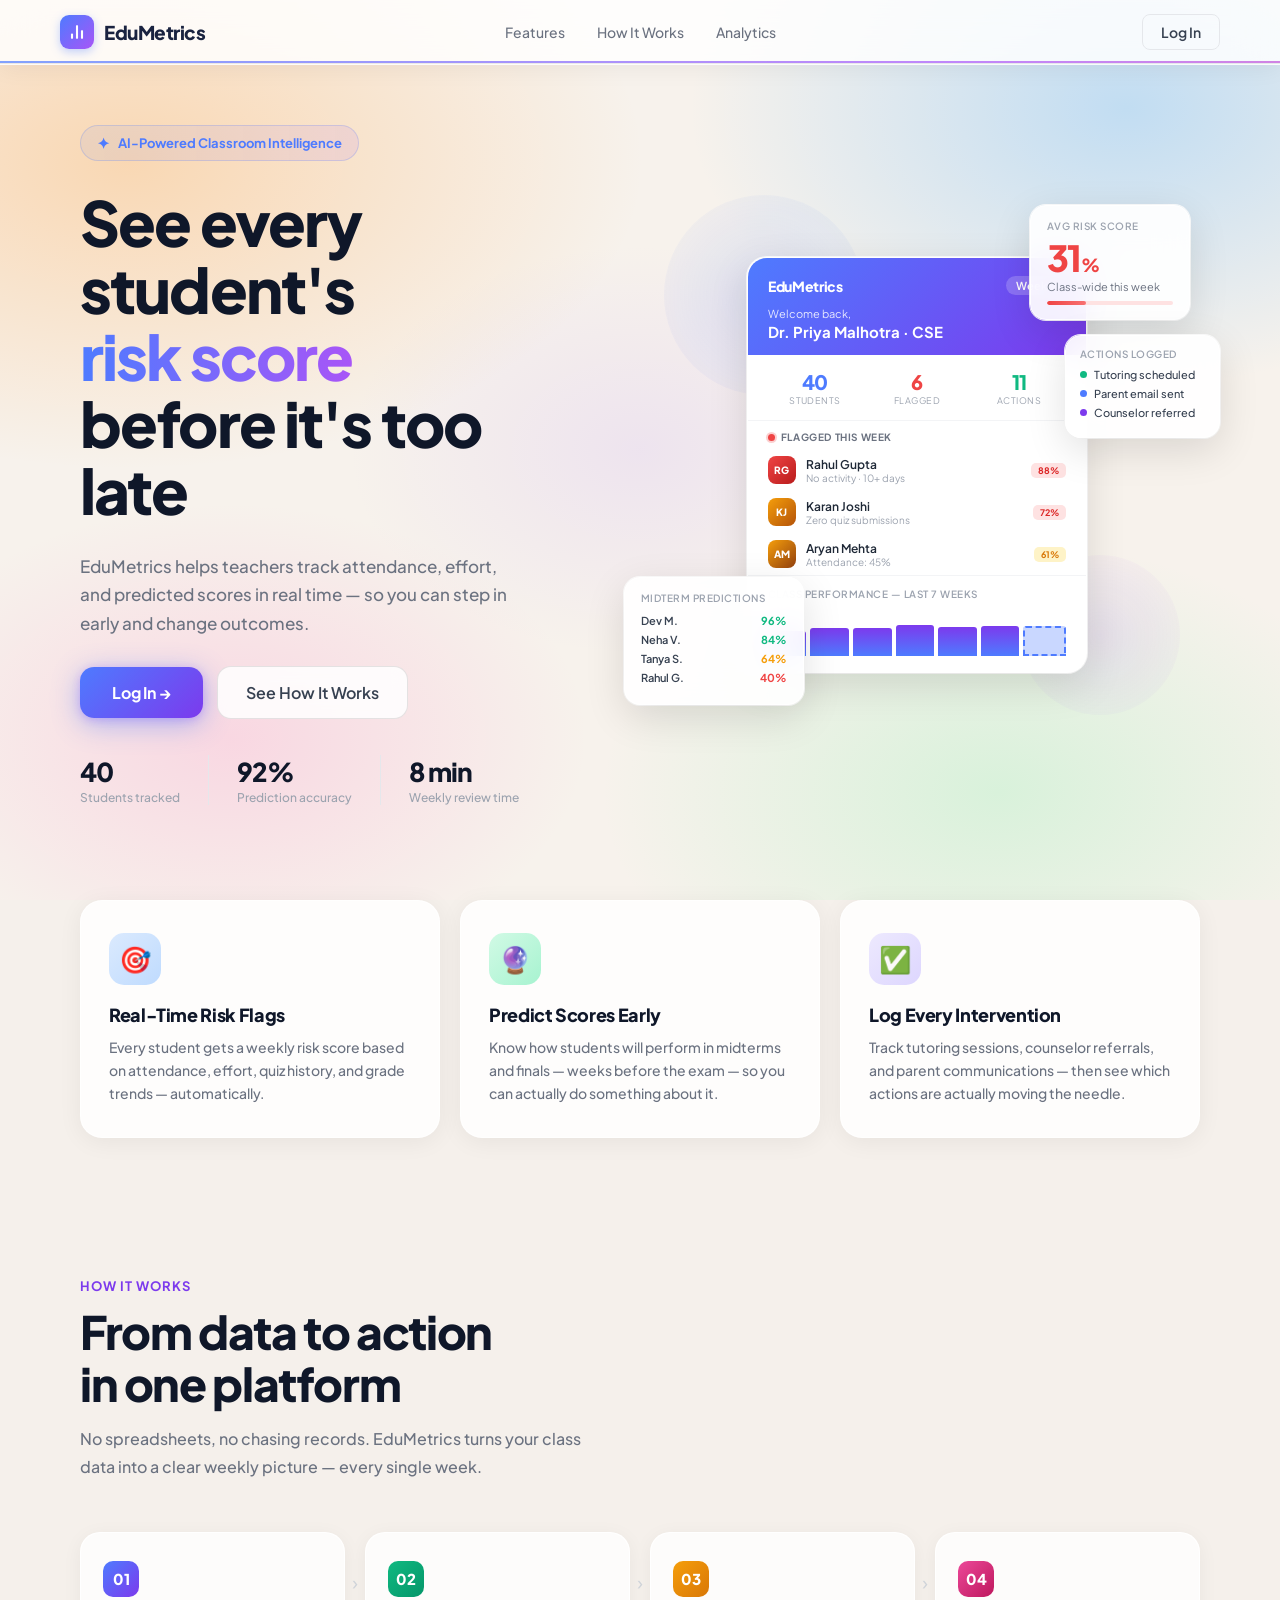
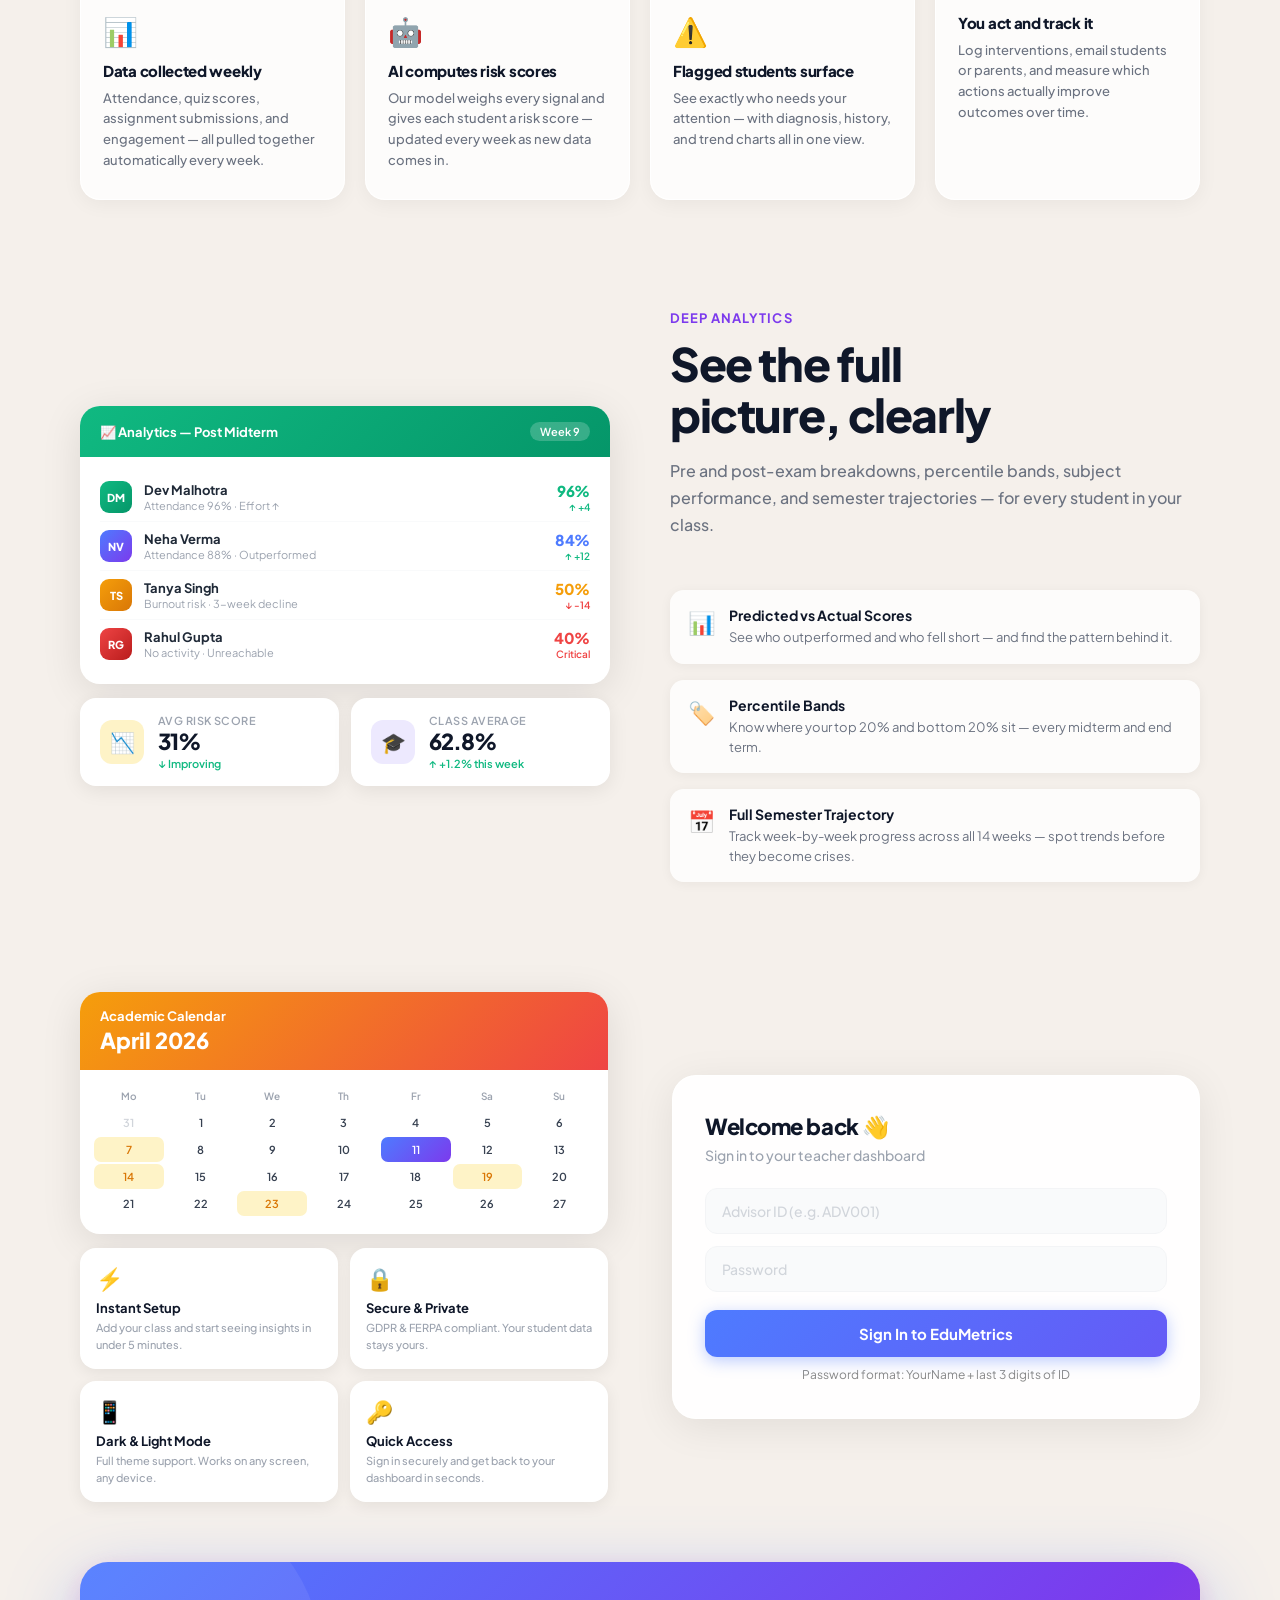
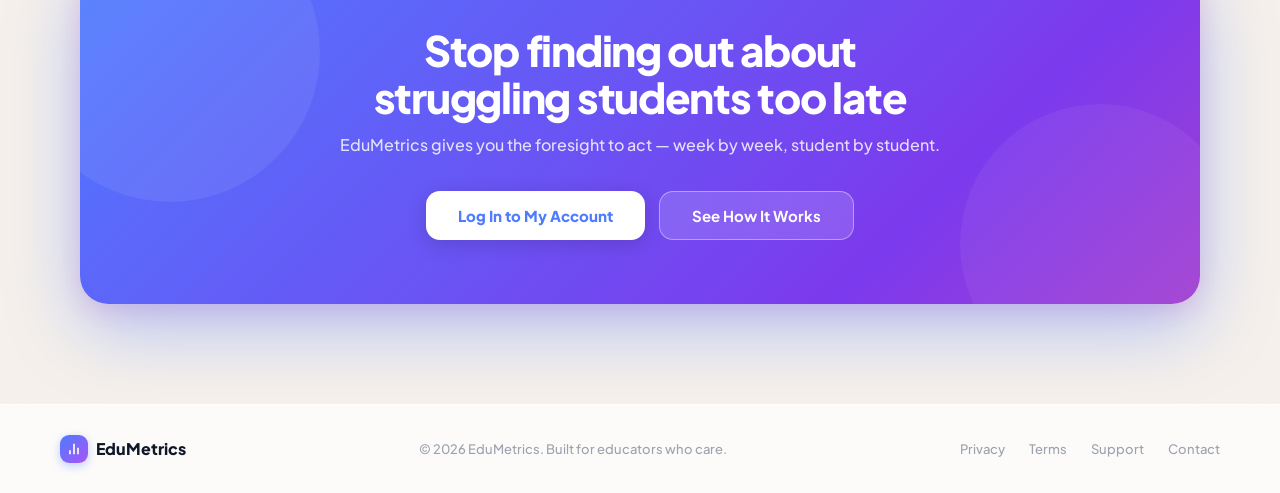
==== frontend/index.html @ d9ff7aab "integrated mayank's code" ====
<!DOCTYPE html>
<html lang="en">
<head>
<meta charset="UTF-8"/>
<meta name="viewport" content="width=device-width, initial-scale=1.0"/>
<title>EduMetrics — Smarter Teaching Starts Here</title>
<link href="https://fonts.googleapis.com/css2?family=Plus+Jakarta+Sans:wght@400;500;600;700;800&display=swap" rel="stylesheet"/>
<style>
* { margin:0; padding:0; box-sizing:border-box; }

body {
  font-family: 'Plus Jakarta Sans', sans-serif;
  background: #f5f0eb;
  overflow-x: hidden;
  min-height: 100vh;
}

/* ── BACKGROUND CANVAS ── */
.bg-canvas {
  position: fixed;
  inset: 0;
  z-index: 0;
  background:
    radial-gradient(ellipse 70% 60% at 15% 20%, rgba(255,180,100,0.28) 0%, transparent 65%),
    radial-gradient(ellipse 60% 55% at 85% 15%, rgba(130,190,255,0.30) 0%, transparent 65%),
    radial-gradient(ellipse 50% 45% at 75% 85%, rgba(160,230,180,0.22) 0%, transparent 65%),
    radial-gradient(ellipse 40% 40% at 20% 80%, rgba(255,150,180,0.18) 0%, transparent 65%),
    #f7f2ec;
}

/* ── NAV ── */
/* ── NAV: full-width edge bar with gradient accent line ── */
nav {
  position: fixed;
  top: 0; left: 0; right: 0;
  z-index: 100;
  background: rgba(255,255,255,0.82);
  backdrop-filter: blur(20px);
  -webkit-backdrop-filter: blur(20px);
  border-bottom: 1px solid rgba(0,0,0,0.07);
  padding: 0 48px;
  height: 64px;
  display: flex;
  align-items: center;
  justify-content: space-between;
  box-shadow: 0 1px 0 rgba(255,255,255,0.9), 0 4px 24px rgba(0,0,0,0.06);
  transition: background .3s, box-shadow .3s;
}

/* animated gradient accent line along the bottom */
nav::after {
  content: '';
  position: absolute;
  bottom: 0; left: 0; right: 0;
  height: 2px;
  background: linear-gradient(90deg, #4e7bff, #a855f7, #ec4899, #f59e0b, #4e7bff);
  background-size: 300% 100%;
  animation: navLineFlow 5s linear infinite;
  opacity: 0.7;
}
@keyframes navLineFlow {
  0%   { background-position: 0% 50%; }
  100% { background-position: 300% 50%; }
}

nav.scrolled {
  background: rgba(255,255,255,0.97);
  box-shadow: 0 1px 0 rgba(255,255,255,0.9), 0 6px 32px rgba(0,0,0,0.09);
}

.nav-inner {
  width: 100%;
  max-width: 1160px;
  margin: 0 auto;
  display: flex;
  align-items: center;
  justify-content: space-between;
}

.nav-logo {
  display: flex;
  align-items: center;
  gap: 10px;
  font-size: 19px;
  font-weight: 800;
  color: #1a2340;
  letter-spacing: -0.5px;
  text-decoration: none;
}

.logo-mark {
  width: 34px; height: 34px;
  background: linear-gradient(135deg, #4e7bff, #a855f7);
  border-radius: 9px;
  display: flex;
  align-items: center;
  justify-content: center;
  box-shadow: 0 3px 10px rgba(78,123,255,0.35);
}

.nav-links {
  display: flex;
  gap: 4px;
  list-style: none;
  position: absolute;
  left: 50%;
  transform: translateX(-50%);
}
.nav-links a {
  font-size: 14px;
  font-weight: 500;
  color: #6b7280;
  text-decoration: none;
  padding: 6px 14px;
  border-radius: 8px;
  transition: color 0.2s, background 0.2s;
  position: relative;
}
.nav-links a:hover {
  color: #1a2340;
  background: rgba(78,123,255,0.07);
}
/* active underline dot */
.nav-links a::after {
  content: '';
  position: absolute;
  bottom: 2px; left: 50%;
  transform: translateX(-50%) scaleX(0);
  width: 16px; height: 2px;
  border-radius: 1px;
  background: linear-gradient(90deg,#4e7bff,#a855f7);
  transition: transform 0.2s;
}
.nav-links a:hover::after { transform: translateX(-50%) scaleX(1); }

.nav-right {
  display: flex;
  gap: 10px;
  align-items: center;
}

.btn-login {
  padding: 8px 18px;
  border-radius: 8px;
  border: 1.5px solid #e5e7eb;
  background: transparent;
  font-family: 'Plus Jakarta Sans', sans-serif;
  font-size: 14px;
  font-weight: 600;
  color: #374151;
  cursor: pointer;
  transition: all 0.2s;
}
.btn-login:hover { border-color: #4e7bff; color: #4e7bff; background: rgba(78,123,255,0.05); }

.btn-signup {
  padding: 8px 20px;
  border-radius: 8px;
  border: none;
  background: linear-gradient(135deg, #4e7bff, #7c3aed);
  font-family: 'Plus Jakarta Sans', sans-serif;
  font-size: 14px;
  font-weight: 700;
  color: #fff;
  cursor: pointer;
  box-shadow: 0 3px 12px rgba(78,123,255,0.38);
  transition: all 0.25s;
}
.btn-signup:hover { transform: translateY(-1px); box-shadow: 0 6px 20px rgba(78,123,255,0.5); }

/* ── HERO ── */
.hero {
  position: relative;
  z-index: 1;
  min-height: 100vh;
  display: grid;
  grid-template-columns: 1fr 1.1fr;
  align-items: center;
  gap: 40px;
  max-width: 1200px;
  margin: 0 auto;
  padding: 110px 40px 80px;
}

.hero-left {
  display: flex;
  flex-direction: column;
  gap: 28px;
}

.hero-badge {
  display: inline-flex;
  align-items: center;
  gap: 8px;
  background: rgba(78,123,255,0.1);
  border: 1px solid rgba(78,123,255,0.22);
  border-radius: 100px;
  padding: 7px 16px;
  font-size: 13px;
  font-weight: 700;
  color: #4e7bff;
  width: fit-content;
}

.badge-spark { font-size: 15px; }

.hero-title {
  font-size: clamp(38px, 5vw, 62px);
  font-weight: 800;
  line-height: 1.08;
  letter-spacing: -0.03em;
  color: #0f1729;
}

.hero-title .highlight {
  position: relative;
  display: inline-block;
  color: #4e7bff;
}

.hero-title .highlight::after {
  content: '';
  position: absolute;
  bottom: 4px; left: 0; right: 0;
  height: 6px;
  background: linear-gradient(90deg, #4e7bff44, #a855f744);
  border-radius: 3px;
  z-index: -1;
}

.hero-sub {
  font-size: 17px;
  line-height: 1.7;
  color: #6b7280;
  max-width: 430px;
  font-weight: 500;
}

.hero-ctas {
  display: flex;
  gap: 14px;
  align-items: center;
  flex-wrap: wrap;
}

.cta-main {
  padding: 15px 32px;
  background: linear-gradient(135deg, #4e7bff, #7c3aed);
  color: #fff;
  border: none;
  border-radius: 14px;
  font-family: 'Plus Jakarta Sans', sans-serif;
  font-size: 16px;
  font-weight: 700;
  cursor: pointer;
  box-shadow: 0 6px 24px rgba(78,123,255,0.4);
  transition: all 0.25s;
  letter-spacing: -0.01em;
}
.cta-main:hover { transform: translateY(-2px); box-shadow: 0 10px 32px rgba(78,123,255,0.5); }

.cta-secondary {
  padding: 15px 28px;
  background: rgba(255,255,255,0.85);
  color: #374151;
  border: 1.5px solid rgba(0,0,0,0.1);
  border-radius: 14px;
  font-family: 'Plus Jakarta Sans', sans-serif;
  font-size: 16px;
  font-weight: 600;
  cursor: pointer;
  transition: all 0.2s;
  backdrop-filter: blur(10px);
}
.cta-secondary:hover { background: #fff; border-color: rgba(78,123,255,0.3); }

.hero-stats {
  display: flex;
  gap: 28px;
  padding-top: 8px;
}

.hero-stat {
  display: flex;
  flex-direction: column;
  gap: 2px;
}

.stat-num {
  font-size: 26px;
  font-weight: 800;
  color: #0f1729;
  letter-spacing: -0.04em;
}

.stat-lbl {
  font-size: 12px;
  color: #9ca3af;
  font-weight: 500;
}

.stat-divider {
  width: 1px;
  background: #e5e7eb;
  align-self: stretch;
}

/* ── HERO ILLUSTRATION AREA ── */
.hero-right {
  position: relative;
  display: flex;
  align-items: center;
  justify-content: center;
  height: 580px;
}

/* Floating cards */
.float-card {
  position: absolute;
  background: rgba(255,255,255,0.92);
  backdrop-filter: blur(16px);
  border: 1px solid rgba(255,255,255,0.95);
  border-radius: 16px;
  box-shadow: 0 8px 32px rgba(0,0,0,0.1);
  animation: float 6s ease-in-out infinite;
}

@keyframes float {
  0%,100% { transform: translateY(0); }
  50% { transform: translateY(-10px); }
}

/* MAIN DASHBOARD CARD */
.dashboard-card {
  width: 340px;
  padding: 0;
  overflow: hidden;
  border-radius: 20px;
  box-shadow: 0 20px 60px rgba(0,0,0,0.14);
  background: #fff;
  animation: float 7s ease-in-out infinite;
  z-index: 3;
}

.dash-header {
  background: linear-gradient(135deg, #4e7bff, #7c3aed);
  padding: 18px 20px 14px;
  color: #fff;
}

.dash-header-top {
  display: flex;
  align-items: center;
  justify-content: space-between;
  margin-bottom: 12px;
}

.dash-app-name {
  font-size: 14px;
  font-weight: 800;
  letter-spacing: -0.3px;
}

.dash-week-badge {
  background: rgba(255,255,255,0.2);
  border-radius: 20px;
  padding: 3px 10px;
  font-size: 11px;
  font-weight: 600;
}

.dash-greeting {
  font-size: 11px;
  opacity: 0.85;
}

.dash-name { font-size: 15px; font-weight: 700; margin-top: 2px; }

.dash-mini-stats {
  display: grid;
  grid-template-columns: repeat(3, 1fr);
  gap: 8px;
  padding: 14px 20px;
  border-bottom: 1px solid #f3f4f6;
}

.dms { text-align: center; }
.dms-val { font-size: 20px; font-weight: 800; letter-spacing: -0.04em; }
.dms-lbl { font-size: 9px; color: #9ca3af; text-transform: uppercase; letter-spacing: 0.05em; margin-top: 1px; }
.dms-val.blue { color: #4e7bff; }
.dms-val.red { color: #ef4444; }
.dms-val.green { color: #10b981; }

.dash-flagged-header {
  padding: 10px 20px 6px;
  font-size: 10px;
  font-weight: 700;
  color: #6b7280;
  text-transform: uppercase;
  letter-spacing: 0.06em;
  display: flex;
  align-items: center;
  gap: 6px;
}

.pulse { width: 7px; height: 7px; border-radius: 50%; background: #ef4444; box-shadow: 0 0 0 2px rgba(239,68,68,0.25); animation: pulse-ring 1.5s ease infinite; }
@keyframes pulse-ring { 0%,100% { box-shadow: 0 0 0 2px rgba(239,68,68,0.25); } 50% { box-shadow: 0 0 0 5px rgba(239,68,68,0.1); } }

.dash-student-row {
  display: flex;
  align-items: center;
  gap: 10px;
  padding: 7px 20px;
}

.stu-av {
  width: 28px; height: 28px;
  border-radius: 8px;
  display: flex;
  align-items: center;
  justify-content: center;
  font-size: 10px;
  font-weight: 800;
  color: #fff;
  flex-shrink: 0;
}

.stu-info { flex: 1; }
.stu-name { font-size: 12px; font-weight: 600; color: #1f2937; }
.stu-reason { font-size: 10px; color: #9ca3af; }

.risk-tag {
  font-size: 9px;
  font-weight: 700;
  padding: 2px 7px;
  border-radius: 5px;
}
.risk-tag.high { background: #fee2e2; color: #dc2626; }
.risk-tag.med { background: #fef3c7; color: #d97706; }

.dash-chart-area {
  padding: 12px 20px 16px;
  border-top: 1px solid #f3f4f6;
}
.chart-label { font-size: 10px; color: #9ca3af; font-weight: 600; margin-bottom: 8px; text-transform: uppercase; letter-spacing: 0.05em; }
.mini-bars {
  display: flex;
  align-items: flex-end;
  gap: 4px;
  height: 48px;
}
.mini-bar {
  flex: 1;
  border-radius: 3px 3px 0 0;
  min-height: 6px;
}

/* FLOATING SMALL CARDS */
.card-risk {
  top: 30px; right: 10px;
  padding: 14px 16px;
  width: 160px;
  animation-delay: 1s;
  animation-duration: 5s;
  z-index: 4;
}

.card-risk-title { font-size: 10px; color: #9ca3af; font-weight: 600; text-transform: uppercase; letter-spacing: 0.05em; margin-bottom: 8px; }
.risk-big-num { font-size: 36px; font-weight: 800; letter-spacing: -0.04em; color: #ef4444; line-height: 1; }
.risk-sub-text { font-size: 11px; color: #6b7280; margin-top: 4px; }
.risk-mini-bar { height: 4px; background: #fee2e2; border-radius: 2px; margin-top: 8px; overflow: hidden; }
.risk-mini-fill { height: 100%; width: 31%; background: linear-gradient(90deg, #ef4444, #f87171); border-radius: 2px; }

.card-predict {
  bottom: 50px; left: -10px;
  padding: 14px 16px;
  width: 180px;
  animation-delay: 2s;
  animation-duration: 8s;
  z-index: 4;
}

.predict-title { font-size: 10px; color: #9ca3af; font-weight: 600; text-transform: uppercase; letter-spacing: 0.05em; margin-bottom: 10px; }
.predict-row { display: flex; justify-content: space-between; align-items: center; margin-bottom: 6px; }
.predict-name { font-size: 11px; color: #374151; font-weight: 600; }
.predict-score { font-size: 11px; font-weight: 700; }
.predict-score.good { color: #10b981; }
.predict-score.warn { color: #f59e0b; }
.predict-score.bad { color: #ef4444; }

.card-intervention {
  top: 160px; right: -20px;
  padding: 12px 14px;
  width: 155px;
  animation-delay: 0.5s;
  animation-duration: 6s;
  z-index: 4;
}

.intv-title { font-size: 10px; color: #9ca3af; font-weight: 600; text-transform: uppercase; letter-spacing: 0.05em; margin-bottom: 8px; }
.intv-item { display: flex; align-items: center; gap: 7px; margin-bottom: 6px; }
.intv-dot { width: 7px; height: 7px; border-radius: 50%; flex-shrink: 0; }
.intv-text { font-size: 11px; color: #374151; font-weight: 500; }

/* Decorative blobs around hero */
.blob {
  position: absolute;
  border-radius: 50%;
  z-index: 0;
  pointer-events: none;
}

/* ── SECTION WRAPPER ── */
.section-wrap {
  position: relative;
  z-index: 1;
  max-width: 1200px;
  margin: 0 auto;
  padding: 0 40px;
}

/* ── FEATURE CARDS ROW ── */
.features-row {
  display: grid;
  grid-template-columns: repeat(3, 1fr);
  gap: 20px;
  position: relative;
  z-index: 1;
  max-width: 1200px;
  margin: 0 auto;
  padding: 0 40px 80px;
}

.feat-card {
  background: rgba(255,255,255,0.85);
  backdrop-filter: blur(16px);
  border: 1px solid rgba(255,255,255,0.9);
  border-radius: 22px;
  padding: 32px 28px;
  box-shadow: 0 4px 24px rgba(0,0,0,0.06);
  transition: transform 0.25s, box-shadow 0.25s;
}
.feat-card:hover { transform: translateY(-4px); box-shadow: 0 12px 40px rgba(0,0,0,0.1); }

.feat-icon-wrap {
  width: 52px; height: 52px;
  border-radius: 15px;
  display: flex;
  align-items: center;
  justify-content: center;
  margin-bottom: 18px;
  font-size: 24px;
}

.feat-title { font-size: 18px; font-weight: 800; color: #0f1729; margin-bottom: 10px; letter-spacing: -0.02em; }
.feat-desc { font-size: 14px; color: #6b7280; line-height: 1.65; font-weight: 500; }

/* ── HOW IT WORKS ── */
.how-section {
  position: relative;
  z-index: 1;
  max-width: 1200px;
  margin: 0 auto;
  padding: 60px 40px 90px;
}

.section-eyebrow {
  font-size: 13px;
  font-weight: 700;
  color: #7c3aed;
  text-transform: uppercase;
  letter-spacing: 0.08em;
  margin-bottom: 12px;
}

.section-title {
  font-size: clamp(30px, 4vw, 46px);
  font-weight: 800;
  color: #0f1729;
  letter-spacing: -0.03em;
  line-height: 1.12;
  margin-bottom: 16px;
}

.section-sub {
  font-size: 16px;
  color: #6b7280;
  max-width: 520px;
  line-height: 1.7;
  font-weight: 500;
  margin-bottom: 52px;
}

.how-grid {
  display: grid;
  grid-template-columns: repeat(4, 1fr);
  gap: 20px;
}

.how-card {
  background: rgba(255,255,255,0.8);
  border: 1px solid rgba(255,255,255,0.9);
  border-radius: 20px;
  padding: 28px 22px;
  box-shadow: 0 4px 20px rgba(0,0,0,0.05);
  position: relative;
}

.how-step-num {
  width: 36px; height: 36px;
  border-radius: 10px;
  display: flex;
  align-items: center;
  justify-content: center;
  font-size: 15px;
  font-weight: 800;
  color: #fff;
  margin-bottom: 16px;
}

.how-step-arrow {
  position: absolute;
  top: 36px; right: -14px;
  z-index: 2;
  font-size: 20px;
  color: #d1d5db;
}

.how-card:last-child .how-step-arrow { display: none; }

.how-card-title { font-size: 15px; font-weight: 800; color: #0f1729; margin-bottom: 8px; letter-spacing: -0.02em; }
.how-card-desc { font-size: 13px; color: #6b7280; line-height: 1.6; font-weight: 500; }

/* ── ANALYTICS VISUAL SECTION ── */
.analytics-section {
  position: relative;
  z-index: 1;
  max-width: 1200px;
  margin: 0 auto;
  padding: 20px 40px 90px;
  display: grid;
  grid-template-columns: 1fr 1fr;
  gap: 60px;
  align-items: center;
}

.analytics-visual {
  position: relative;
  display: flex;
  flex-direction: column;
  gap: 14px;
}

.anl-main-card {
  background: #fff;
  border-radius: 20px;
  box-shadow: 0 8px 40px rgba(0,0,0,0.1);
  overflow: hidden;
}

.anl-header {
  background: linear-gradient(135deg, #10b981, #059669);
  padding: 16px 20px;
  color: #fff;
  display: flex;
  justify-content: space-between;
  align-items: center;
}
.anl-header-title { font-size: 13px; font-weight: 700; }
.anl-header-tag {
  background: rgba(255,255,255,0.2);
  padding: 3px 10px;
  border-radius: 20px;
  font-size: 11px;
  font-weight: 600;
}

.anl-body { padding: 16px 20px; }

.anl-student-item {
  display: flex;
  align-items: center;
  gap: 12px;
  padding: 8px 0;
  border-bottom: 1px solid #f9fafb;
}
.anl-student-item:last-child { border-bottom: none; }

.anl-av {
  width: 32px; height: 32px;
  border-radius: 9px;
  display: flex;
  align-items: center;
  justify-content: center;
  font-size: 11px;
  font-weight: 800;
  color: #fff;
  flex-shrink: 0;
}

.anl-info { flex: 1; }
.anl-name { font-size: 13px; font-weight: 700; color: #1f2937; }
.anl-detail { font-size: 11px; color: #9ca3af; margin-top: 1px; }

.anl-score-col { text-align: right; }
.anl-score { font-size: 15px; font-weight: 800; letter-spacing: -0.03em; }
.anl-trend { font-size: 10px; font-weight: 600; margin-top: 1px; }

.anl-mini-card {
  background: #fff;
  border-radius: 16px;
  box-shadow: 0 4px 20px rgba(0,0,0,0.08);
  padding: 16px 20px;
  display: flex;
  align-items: center;
  gap: 14px;
}
.anl-mini-icon {
  width: 44px; height: 44px;
  border-radius: 12px;
  display: flex;
  align-items: center;
  justify-content: center;
  font-size: 20px;
  flex-shrink: 0;
}
.anl-mini-label { font-size: 11px; color: #9ca3af; font-weight: 600; text-transform: uppercase; letter-spacing: 0.04em; }
.anl-mini-val { font-size: 22px; font-weight: 800; color: #0f1729; letter-spacing: -0.04em; }
.anl-mini-sub { font-size: 11px; font-weight: 600; margin-top: 2px; }

/* ── TESTIMONIALS ── */
.test-section {
  position: relative;
  z-index: 1;
  max-width: 1200px;
  margin: 0 auto;
  padding: 20px 40px 90px;
}

.test-grid {
  display: grid;
  grid-template-columns: repeat(3, 1fr);
  gap: 18px;
  margin-top: 44px;
}

.test-card {
  background: rgba(255,255,255,0.85);
  border: 1px solid rgba(255,255,255,0.95);
  border-radius: 20px;
  padding: 26px;
  box-shadow: 0 4px 20px rgba(0,0,0,0.05);
  transition: transform 0.2s;
}
.test-card:hover { transform: translateY(-3px); }

.test-stars { color: #f59e0b; font-size: 14px; margin-bottom: 12px; letter-spacing: 1px; }
.test-text { font-size: 14px; color: #374151; line-height: 1.7; font-weight: 500; margin-bottom: 20px; font-style: italic; }
.test-author { display: flex; align-items: center; gap: 10px; }
.test-av { width: 36px; height: 36px; border-radius: 10px; display: flex; align-items: center; justify-content: center; font-size: 12px; font-weight: 800; color: #fff; flex-shrink: 0; }
.test-name { font-size: 13px; font-weight: 700; color: #0f1729; }
.test-role { font-size: 11px; color: #9ca3af; margin-top: 1px; }

/* ── AUTH SECTION ── */
.auth-section {
  position: relative;
  z-index: 1;
  max-width: 1200px;
  margin: 0 auto;
  padding: 20px 40px 60px;
  display: grid;
  grid-template-columns: 1fr 1fr;
  gap: 64px;
  align-items: center;
}

.auth-visual {
  position: relative;
  display: flex;
  flex-direction: column;
  gap: 14px;
}

/* Calendar card visual */
.cal-card {
  background: #fff;
  border-radius: 20px;
  box-shadow: 0 8px 40px rgba(0,0,0,0.1);
  overflow: hidden;
}
.cal-header {
  background: linear-gradient(135deg, #f59e0b, #ef4444);
  padding: 16px 20px;
  color: #fff;
}
.cal-title { font-size: 13px; font-weight: 700; }
.cal-month { font-size: 22px; font-weight: 800; margin-top: 2px; }
.cal-grid-days {
  display: grid;
  grid-template-columns: repeat(7, 1fr);
  gap: 2px;
  padding: 14px 14px 18px;
}
.cal-day { text-align: center; padding: 6px 2px; font-size: 11px; border-radius: 7px; font-weight: 600; }
.cal-day.head { color: #9ca3af; font-size: 10px; }
.cal-day.today { background: linear-gradient(135deg, #4e7bff, #7c3aed); color: #fff; }
.cal-day.event { background: #fef3c7; color: #d97706; }
.cal-day.normal { color: #374151; }
.cal-day.faded { color: #d1d5db; }

.auth-mini-cards {
  display: grid;
  grid-template-columns: 1fr 1fr;
  gap: 12px;
}
.auth-mini {
  background: #fff;
  border-radius: 16px;
  padding: 16px;
  box-shadow: 0 4px 16px rgba(0,0,0,0.07);
}
.auth-mini-icon { font-size: 22px; margin-bottom: 8px; }
.auth-mini-title { font-size: 13px; font-weight: 700; color: #0f1729; margin-bottom: 4px; }
.auth-mini-text { font-size: 11px; color: #9ca3af; font-weight: 500; line-height: 1.5; }

/* Login/Signup form */
.auth-form-card {
  background: rgba(255,255,255,0.92);
  backdrop-filter: blur(20px);
  border: 1px solid rgba(255,255,255,0.95);
  border-radius: 24px;
  padding: 36px 32px;
  box-shadow: 0 8px 40px rgba(0,0,0,0.08);
}

.auth-tabs {
  display: flex;
  background: #f3f4f6;
  border-radius: 12px;
  padding: 4px;
  margin-bottom: 28px;
}
.auth-tab {
  flex: 1;
  padding: 10px;
  border-radius: 9px;
  border: none;
  background: transparent;
  font-family: 'Plus Jakarta Sans', sans-serif;
  font-size: 14px;
  font-weight: 700;
  color: #9ca3af;
  cursor: pointer;
  transition: all 0.2s;
}
.auth-tab.active {
  background: #fff;
  color: #0f1729;
  box-shadow: 0 2px 8px rgba(0,0,0,0.08);
}

.auth-form-title { font-size: 22px; font-weight: 800; color: #0f1729; margin-bottom: 6px; letter-spacing: -0.02em; }
.auth-form-sub { font-size: 14px; color: #9ca3af; margin-bottom: 24px; font-weight: 500; }

.auth-input {
  width: 100%;
  padding: 13px 16px;
  background: #f9fafb;
  border: 1.5px solid #f3f4f6;
  border-radius: 12px;
  font-family: 'Plus Jakarta Sans', sans-serif;
  font-size: 14px;
  font-weight: 500;
  color: #0f1729;
  outline: none;
  transition: all 0.2s;
  margin-bottom: 12px;
}
.auth-input::placeholder { color: #d1d5db; }
.auth-input:focus { border-color: #4e7bff; background: #fff; box-shadow: 0 0 0 3px rgba(78,123,255,0.1); }

.auth-row { display: grid; grid-template-columns: 1fr 1fr; gap: 10px; }

.auth-submit {
  width: 100%;
  padding: 14px;
  background: linear-gradient(135deg, #4e7bff, #7c3aed);
  color: #fff;
  border: none;
  border-radius: 12px;
  font-family: 'Plus Jakarta Sans', sans-serif;
  font-size: 15px;
  font-weight: 700;
  cursor: pointer;
  margin-top: 6px;
  box-shadow: 0 4px 16px rgba(78,123,255,0.38);
  transition: all 0.25s;
}
.auth-submit:hover { transform: translateY(-1px); box-shadow: 0 8px 24px rgba(78,123,255,0.5); }

.auth-foot { text-align: center; font-size: 12px; color: #9ca3af; margin-top: 16px; }
.auth-foot a { color: #4e7bff; text-decoration: none; font-weight: 600; }

/* ── CTA BANNER ── */
.cta-section {
  position: relative;
  z-index: 1;
  max-width: 1200px;
  margin: 0 auto;
  padding: 0 40px 100px;
}

.cta-card {
  background: linear-gradient(135deg, #4e7bff 0%, #7c3aed 50%, #ec4899 100%);
  border-radius: 28px;
  padding: 64px 56px;
  text-align: center;
  box-shadow: 0 20px 60px rgba(78,123,255,0.35);
  position: relative;
  overflow: hidden;
}

.cta-card::before {
  content: '';
  position: absolute;
  top: -60px; left: -60px;
  width: 300px; height: 300px;
  background: rgba(255,255,255,0.07);
  border-radius: 50%;
}
.cta-card::after {
  content: '';
  position: absolute;
  bottom: -80px; right: -40px;
  width: 280px; height: 280px;
  background: rgba(255,255,255,0.05);
  border-radius: 50%;
}

.cta-title {
  font-size: clamp(26px, 3.5vw, 42px);
  font-weight: 800;
  color: #fff;
  letter-spacing: -0.03em;
  line-height: 1.12;
  margin-bottom: 14px;
  position: relative;
  z-index: 1;
}
.cta-sub { font-size: 16px; color: rgba(255,255,255,0.82); margin-bottom: 36px; font-weight: 500; position: relative; z-index: 1; }
.cta-btns { display: flex; gap: 14px; justify-content: center; flex-wrap: wrap; position: relative; z-index: 1; }

.cta-btn-white {
  padding: 14px 32px;
  background: #fff;
  color: #4e7bff;
  border: none;
  border-radius: 14px;
  font-family: 'Plus Jakarta Sans', sans-serif;
  font-size: 15px;
  font-weight: 800;
  cursor: pointer;
  box-shadow: 0 4px 20px rgba(0,0,0,0.15);
  transition: all 0.25s;
}
.cta-btn-white:hover { transform: translateY(-2px); box-shadow: 0 8px 32px rgba(0,0,0,0.2); }

.cta-btn-outline {
  padding: 14px 32px;
  background: rgba(255,255,255,0.15);
  color: #fff;
  border: 1.5px solid rgba(255,255,255,0.4);
  border-radius: 14px;
  font-family: 'Plus Jakarta Sans', sans-serif;
  font-size: 15px;
  font-weight: 700;
  cursor: pointer;
  transition: all 0.25s;
  backdrop-filter: blur(10px);
}
.cta-btn-outline:hover { background: rgba(255,255,255,0.25); }

/* ── FOOTER ── */
footer {
  position: relative;
  z-index: 1;
  background: rgba(255,255,255,0.7);
  backdrop-filter: blur(16px);
  border-top: 1px solid rgba(255,255,255,0.8);
  padding: 30px 60px;
  display: flex;
  align-items: center;
  justify-content: space-between;
  flex-wrap: wrap;
  gap: 16px;
}

.footer-logo { font-size: 16px; font-weight: 800; color: #0f1729; display: flex; align-items: center; gap: 8px; }
.footer-copy { font-size: 13px; color: #9ca3af; font-weight: 500; }
.footer-links { display: flex; gap: 24px; }
.footer-links a { font-size: 13px; color: #9ca3af; text-decoration: none; font-weight: 500; transition: color 0.2s; }
.footer-links a:hover { color: #4e7bff; }

/* ════════════════════════════════════════════
   ENHANCEMENT LAYER — animations & color boost
   ════════════════════════════════════════════ */

/* Richer background mesh — more vivid stops */
.bg-canvas {
  background:
    radial-gradient(ellipse 65% 55% at 10% 18%,  rgba(255,160,60,0.32)  0%, transparent 62%),
    radial-gradient(ellipse 55% 50% at 88% 12%,  rgba(90,180,255,0.34)  0%, transparent 62%),
    radial-gradient(ellipse 50% 45% at 78% 88%,  rgba(130,240,170,0.26) 0%, transparent 62%),
    radial-gradient(ellipse 45% 42% at 18% 82%,  rgba(255,120,190,0.22) 0%, transparent 62%),
    radial-gradient(ellipse 35% 35% at 50% 50%,  rgba(180,140,255,0.14) 0%, transparent 65%),
    #f7f2ec;
  animation: bgDrift 18s ease-in-out infinite alternate;
}
@keyframes bgDrift {
  0%   { filter: hue-rotate(0deg)   brightness(1); }
  50%  { filter: hue-rotate(8deg)   brightness(1.03); }
  100% { filter: hue-rotate(-6deg)  brightness(1.01); }
}

/* ── SCROLL REVEAL ── */
.reveal {
  opacity: 0;
  transform: translateY(36px);
  transition: opacity 0.75s cubic-bezier(.22,1,.36,1),
              transform 0.75s cubic-bezier(.22,1,.36,1);
}
.reveal.visible { opacity: 1; transform: translateY(0); }
.reveal-left  { opacity:0; transform:translateX(-40px); transition: opacity .75s cubic-bezier(.22,1,.36,1), transform .75s cubic-bezier(.22,1,.36,1); }
.reveal-right { opacity:0; transform:translateX(40px);  transition: opacity .75s cubic-bezier(.22,1,.36,1), transform .75s cubic-bezier(.22,1,.36,1); }
.reveal-left.visible, .reveal-right.visible { opacity:1; transform:translate(0); }

/* ── HERO ENTRANCE ── */
.hero-badge   { animation: fadeUp .7s .05s both; }
.hero-title   { animation: fadeUp .7s .15s both; }
.hero-sub     { animation: fadeUp .7s .25s both; }
.hero-ctas    { animation: fadeUp .7s .35s both; }
.hero-stats   { animation: fadeUp .7s .45s both; }
.hero-right   { animation: fadeUp .8s .1s  both; }

@keyframes fadeUp {
  from { opacity:0; transform:translateY(28px); }
  to   { opacity:1; transform:translateY(0); }
}

/* ── LOGO MARK pulse glow ── */
.logo-mark {
  animation: logoPulse 3s ease-in-out infinite;
}
@keyframes logoPulse {
  0%,100% { box-shadow: 0 4px 12px rgba(78,123,255,.35); }
  50%     { box-shadow: 0 4px 28px rgba(168,85,247,.55); }
}

/* ── NAV scroll shrink ── */
nav { transition: padding .3s, box-shadow .3s, background .3s; }
nav.scrolled { padding:10px 28px; box-shadow:0 6px 40px rgba(0,0,0,.12); background:rgba(255,255,255,.96); }

/* ── HERO badge shimmer ── */
.hero-badge {
  position: relative; overflow: hidden;
  background: linear-gradient(90deg,rgba(78,123,255,.08),rgba(168,85,247,.1),rgba(78,123,255,.08));
  background-size: 200% 100%;
  animation: fadeUp .7s .05s both, badgeShimmer 3s 1s ease-in-out infinite;
}
@keyframes badgeShimmer {
  0%,100% { background-position:0% 50%; }
  50%     { background-position:100% 50%; }
}

/* ── HIGHLIGHT word glow pulse ── */
.hero-title .highlight {
  background: linear-gradient(90deg,#4e7bff,#a855f7,#f472b6,#4e7bff);
  background-size: 300% 100%;
  -webkit-background-clip: text;
  -webkit-text-fill-color: transparent;
  background-clip: text;
  animation: gradientFlow 4s ease infinite;
}
.hero-title .highlight::after { display:none; }
@keyframes gradientFlow {
  0%,100% { background-position:0% 50%; }
  50%     { background-position:100% 50%; }
}

/* ── CTA MAIN shimmer sweep ── */
.cta-main {
  position: relative; overflow: hidden;
  background: linear-gradient(135deg,#4e7bff,#7c3aed,#ec4899);
  background-size: 200% 200%;
  animation: ctaGrad 4s ease infinite;
  box-shadow: 0 6px 28px rgba(78,123,255,.45), 0 2px 8px rgba(168,85,247,.3);
}
@keyframes ctaGrad {
  0%,100% { background-position:0% 50%; }
  50%     { background-position:100% 50%; }
}
.cta-main::after {
  content:''; position:absolute; inset:0;
  background:linear-gradient(105deg,transparent 35%,rgba(255,255,255,.22) 50%,transparent 65%);
  transform:translateX(-100%);
}
.cta-main:hover::after { animation: shimmerSwipe .55s ease forwards; }
@keyframes shimmerSwipe { to { transform:translateX(100%); } }
.cta-main:hover { transform:translateY(-2px); box-shadow:0 10px 36px rgba(78,123,255,.55),0 4px 12px rgba(236,72,153,.3); }

/* ── SIGN UP NAV btn shimmer ── */
.btn-signup {
  position:relative; overflow:hidden;
  background: linear-gradient(135deg,#4e7bff,#7c3aed);
  background-size:200% 200%; animation:ctaGrad 4s ease infinite;
}
.btn-signup::after {
  content:''; position:absolute; inset:0;
  background:linear-gradient(105deg,transparent 35%,rgba(255,255,255,.2) 50%,transparent 65%);
  transform:translateX(-100%);
}
.btn-signup:hover::after { animation:shimmerSwipe .5s ease forwards; }

/* ── FLOATING CARD enhanced glow ── */
.dashboard-card {
  box-shadow: 0 24px 72px rgba(0,0,0,.16), 0 0 0 1px rgba(255,255,255,.9),
              0 0 60px rgba(78,123,255,.08);
}
.float-card {
  box-shadow: 0 12px 40px rgba(0,0,0,.12), 0 0 0 1px rgba(255,255,255,.92);
}

/* ── PULSE dot ── */
.pulse {
  animation: pulseDot 1.6s ease infinite;
}
@keyframes pulseDot {
  0%,100% { box-shadow:0 0 0 2px rgba(239,68,68,.3); background:#ef4444; }
  50%     { box-shadow:0 0 0 6px rgba(239,68,68,.08); background:#f87171; }
}

/* ── FEATURE CARDS richer hover ── */
.feat-card {
  transition: transform .3s cubic-bezier(.22,1,.36,1), box-shadow .3s, border-color .3s;
  border: 1px solid rgba(255,255,255,.7);
}
.feat-card:hover {
  transform: translateY(-7px) scale(1.01);
  box-shadow: 0 20px 56px rgba(78,123,255,.14), 0 4px 16px rgba(0,0,0,.06);
  border-color: rgba(78,123,255,.25);
}
.feat-icon-wrap {
  transition: transform .3s;
}
.feat-card:hover .feat-icon-wrap { transform:scale(1.12) rotate(-4deg); }

/* ── HOW CARDS ── */
.how-card {
  transition: transform .3s cubic-bezier(.22,1,.36,1), box-shadow .3s;
}
.how-card:hover {
  transform: translateY(-5px);
  box-shadow: 0 16px 48px rgba(78,123,255,.12);
}
.how-step-num { transition: transform .3s; }
.how-card:hover .how-step-num { transform:scale(1.15) rotate(-5deg); }

/* ── TESTIMONIAL CARDS ── */
.test-card {
  transition: transform .3s cubic-bezier(.22,1,.36,1), box-shadow .3s;
  border: 1px solid rgba(255,255,255,.8);
}
.test-card:hover {
  transform: translateY(-6px) rotate(-.4deg);
  box-shadow: 0 20px 50px rgba(78,123,255,.12);
}

/* ── ANALYTICS mini cards ── */
.anl-mini-card { transition: transform .25s, box-shadow .25s; }
.anl-mini-card:hover { transform:translateY(-3px); box-shadow:0 10px 32px rgba(0,0,0,.12); }

/* ── AUTH mini cards ── */
.auth-mini { transition: transform .25s, box-shadow .25s; }
.auth-mini:hover { transform:translateY(-4px); box-shadow:0 10px 28px rgba(78,123,255,.1); }

/* ── AUTH INPUT glow ── */
.auth-input:focus {
  border-color:#4e7bff;
  box-shadow: 0 0 0 3px rgba(78,123,255,.12), 0 2px 8px rgba(78,123,255,.08);
}

/* ── AUTH SUBMIT shimmer ── */
.auth-submit {
  position:relative; overflow:hidden;
  background: linear-gradient(135deg,#4e7bff,#7c3aed);
  background-size:200% 200%; animation:ctaGrad 4s ease infinite;
}
.auth-submit::after {
  content:''; position:absolute; inset:0;
  background:linear-gradient(105deg,transparent 35%,rgba(255,255,255,.18) 50%,transparent 65%);
  transform:translateX(-100%);
}
.auth-submit:hover::after { animation:shimmerSwipe .5s ease forwards; }
.auth-submit:hover { transform:translateY(-1px); box-shadow:0 10px 32px rgba(78,123,255,.5); }

/* ── CTA CARD animated gradient ── */
.cta-card {
  background: linear-gradient(135deg,#4e7bff,#7c3aed,#ec4899,#f59e0b,#4e7bff);
  background-size: 300% 300%;
  animation: ctaBgFlow 8s ease infinite;
  box-shadow: 0 24px 72px rgba(78,123,255,.4), 0 8px 24px rgba(236,72,153,.2);
}
@keyframes ctaBgFlow {
  0%,100% { background-position:0% 50%; }
  50%     { background-position:100% 50%; }
}
.cta-btn-white:hover { transform:translateY(-2px) scale(1.02); box-shadow:0 10px 36px rgba(0,0,0,.2); }

/* ── SCROLLBAR ── */
::-webkit-scrollbar { width:6px; }
::-webkit-scrollbar-track { background:#f0ebe4; }
::-webkit-scrollbar-thumb { background:linear-gradient(180deg,#4e7bff,#7c3aed); border-radius:3px; }

/* ── FOOTER LINKS ── */
.footer-links a { position:relative; }
.footer-links a::after {
  content:''; position:absolute; bottom:-2px; left:0; right:100%;
  height:1px; background:#4e7bff;
  transition: right .25s;
}
.footer-links a:hover::after { right:0; }

/* ── STAGGER DELAYS for grids ── */
.features-row .feat-card:nth-child(1) { transition-delay:.05s; }
.features-row .feat-card:nth-child(2) { transition-delay:.12s; }
.features-row .feat-card:nth-child(3) { transition-delay:.19s; }
.features-row .feat-card:nth-child(4) { transition-delay:.05s; }
.features-row .feat-card:nth-child(5) { transition-delay:.12s; }
.features-row .feat-card:nth-child(6) { transition-delay:.19s; }

.how-grid .how-card:nth-child(1) { transition-delay:.05s; }
.how-grid .how-card:nth-child(2) { transition-delay:.12s; }
.how-grid .how-card:nth-child(3) { transition-delay:.19s; }
.how-grid .how-card:nth-child(4) { transition-delay:.26s; }

.test-grid .test-card:nth-child(1) { transition-delay:.05s; }
.test-grid .test-card:nth-child(2) { transition-delay:.12s; }
.test-grid .test-card:nth-child(3) { transition-delay:.19s; }
</style>
</head>
<body>

<div class="bg-canvas"></div>

<!-- ── NAV ── -->
<nav id="navbar">
  <div class="nav-inner">
    <a class="nav-logo" href="#">
      <div class="logo-mark">
        <svg width="20" height="20" viewBox="0 0 24 24" fill="none" stroke="#fff" stroke-width="2.5">
          <path d="M18 20V10"/><path d="M12 20V4"/><path d="M6 20v-6"/>
        </svg>
      </div>
      EduMetrics
    </a>
    <ul class="nav-links">
      <li><a href="#features">Features</a></li>
      <li><a href="#how">How It Works</a></li>
      <li><a href="#analytics">Analytics</a></li>
    </ul>
    <div class="nav-right">
      <button class="btn-login" onclick="document.getElementById('auth').scrollIntoView({behavior:'smooth'});switchTab('login')">Log In</button>
    </div>
  </div>
</nav>

<!-- ── HERO ── -->
<div class="hero">
  <!-- LEFT TEXT -->
  <div class="hero-left">
    <div class="hero-badge">
      <span class="badge-spark">✦</span>
      AI-Powered Classroom Intelligence
    </div>

    <h1 class="hero-title">
      See every student's<br>
      <span class="highlight">risk score</span><br>
      before it's too late
    </h1>

    <p class="hero-sub">
      EduMetrics helps teachers track attendance, effort, and predicted scores in real time — so you can step in early and change outcomes.
    </p>

    <div class="hero-ctas">
      <button class="cta-main" onclick="document.getElementById('auth').scrollIntoView({behavior:'smooth'});switchTab('login')">
        Log In →
      </button>
      <button class="cta-secondary" onclick="document.getElementById('how').scrollIntoView({behavior:'smooth'})">
        See How It Works
      </button>
    </div>

    <div class="hero-stats">
      <div class="hero-stat">
        <div class="stat-num">40</div>
        <div class="stat-lbl">Students tracked</div>
      </div>
      <div class="stat-divider"></div>
      <div class="hero-stat">
        <div class="stat-num">92%</div>
        <div class="stat-lbl">Prediction accuracy</div>
      </div>
      <div class="stat-divider"></div>
      <div class="hero-stat">
        <div class="stat-num">8 min</div>
        <div class="stat-lbl">Weekly review time</div>
      </div>
    </div>
  </div>

  <!-- RIGHT ILLUSTRATION -->
  <div class="hero-right">

    <!-- Decorative blobs -->
    <div class="blob" style="width:200px;height:200px;background:radial-gradient(circle,rgba(78,123,255,0.15),transparent);top:20px;left:30px;"></div>
    <div class="blob" style="width:160px;height:160px;background:radial-gradient(circle,rgba(168,85,247,0.12),transparent);bottom:40px;right:20px;"></div>

    <!-- Main dashboard card -->
    <div class="float-card dashboard-card" style="position:relative;z-index:3">
      <div class="dash-header">
        <div class="dash-header-top">
          <div class="dash-app-name">EduMetrics</div>
          <div class="dash-week-badge">Week 9</div>
        </div>
        <div class="dash-greeting">Welcome back,</div>
        <div class="dash-name">Dr. Priya Malhotra · CSE</div>
      </div>

      <div class="dash-mini-stats">
        <div class="dms">
          <div class="dms-val blue">40</div>
          <div class="dms-lbl">Students</div>
        </div>
        <div class="dms">
          <div class="dms-val red">6</div>
          <div class="dms-lbl">Flagged</div>
        </div>
        <div class="dms">
          <div class="dms-val green">11</div>
          <div class="dms-lbl">Actions</div>
        </div>
      </div>

      <div class="dash-flagged-header">
        <div class="pulse"></div>
        Flagged This Week
      </div>

      <div class="dash-student-row">
        <div class="stu-av" style="background:linear-gradient(135deg,#ef4444,#b91c1c)">RG</div>
        <div class="stu-info">
          <div class="stu-name">Rahul Gupta</div>
          <div class="stu-reason">No activity · 10+ days</div>
        </div>
        <div class="risk-tag high">88%</div>
      </div>
      <div class="dash-student-row">
        <div class="stu-av" style="background:linear-gradient(135deg,#f59e0b,#b45309)">KJ</div>
        <div class="stu-info">
          <div class="stu-name">Karan Joshi</div>
          <div class="stu-reason">Zero quiz submissions</div>
        </div>
        <div class="risk-tag high">72%</div>
      </div>
      <div class="dash-student-row">
        <div class="stu-av" style="background:linear-gradient(135deg,#f59e0b,#92400e)">AM</div>
        <div class="stu-info">
          <div class="stu-name">Aryan Mehta</div>
          <div class="stu-reason">Attendance: 45%</div>
        </div>
        <div class="risk-tag med">61%</div>
      </div>

      <div class="dash-chart-area">
        <div class="chart-label">Class Performance — Last 7 Weeks</div>
        <div class="mini-bars">
          <div class="mini-bar" style="height:52%;background:linear-gradient(to top,#4e7bff,#7c3aed)"></div>
          <div class="mini-bar" style="height:60%;background:linear-gradient(to top,#4e7bff,#7c3aed)"></div>
          <div class="mini-bar" style="height:58%;background:linear-gradient(to top,#4e7bff,#7c3aed)"></div>
          <div class="mini-bar" style="height:65%;background:linear-gradient(to top,#4e7bff,#7c3aed)"></div>
          <div class="mini-bar" style="height:61%;background:linear-gradient(to top,#4e7bff,#7c3aed)"></div>
          <div class="mini-bar" style="height:64%;background:linear-gradient(to top,#4e7bff,#7c3aed)"></div>
          <div class="mini-bar" style="height:63%;background:rgba(78,123,255,0.3);border:2px dashed #4e7bff"></div>
        </div>
      </div>
    </div>

    <!-- Floating: Risk Score -->
    <div class="float-card card-risk">
      <div class="card-risk-title">Avg Risk Score</div>
      <div class="risk-big-num">31<span style="font-size:18px">%</span></div>
      <div class="risk-sub-text">Class-wide this week</div>
      <div class="risk-mini-bar"><div class="risk-mini-fill"></div></div>
    </div>

    <!-- Floating: Predictions -->
    <div class="float-card card-predict">
      <div class="predict-title">Midterm Predictions</div>
      <div class="predict-row">
        <div class="predict-name">Dev M.</div>
        <div class="predict-score good">96%</div>
      </div>
      <div class="predict-row">
        <div class="predict-name">Neha V.</div>
        <div class="predict-score good">84%</div>
      </div>
      <div class="predict-row">
        <div class="predict-name">Tanya S.</div>
        <div class="predict-score warn">64%</div>
      </div>
      <div class="predict-row">
        <div class="predict-name">Rahul G.</div>
        <div class="predict-score bad">40%</div>
      </div>
    </div>

    <!-- Floating: Interventions -->
    <div class="float-card card-intervention">
      <div class="intv-title">Actions Logged</div>
      <div class="intv-item">
        <div class="intv-dot" style="background:#10b981"></div>
        <div class="intv-text">Tutoring scheduled</div>
      </div>
      <div class="intv-item">
        <div class="intv-dot" style="background:#4e7bff"></div>
        <div class="intv-text">Parent email sent</div>
      </div>
      <div class="intv-item">
        <div class="intv-dot" style="background:#7c3aed"></div>
        <div class="intv-text">Counselor referred</div>
      </div>
    </div>

  </div>
</div>

<!-- ── FEATURE CARDS ── -->
<div id="features" class="features-row">
  <div class="feat-card reveal">
    <div class="feat-icon-wrap" style="background:linear-gradient(135deg,#dbeafe,#bfdbfe)">
      <span style="font-size:26px">🎯</span>
    </div>
    <div class="feat-title">Real-Time Risk Flags</div>
    <div class="feat-desc">Every student gets a weekly risk score based on attendance, effort, quiz history, and grade trends — automatically.</div>
  </div>
  <div class="feat-card reveal">
    <div class="feat-icon-wrap" style="background:linear-gradient(135deg,#d1fae5,#a7f3d0)">
      <span style="font-size:26px">🔮</span>
    </div>
    <div class="feat-title">Predict Scores Early</div>
    <div class="feat-desc">Know how students will perform in midterms and finals — weeks before the exam — so you can actually do something about it.</div>
  </div>
  <div class="feat-card reveal">
    <div class="feat-icon-wrap" style="background:linear-gradient(135deg,#ede9fe,#ddd6fe)">
      <span style="font-size:26px">✅</span>
    </div>
    <div class="feat-title">Log Every Intervention</div>
    <div class="feat-desc">Track tutoring sessions, counselor referrals, and parent communications — then see which actions are actually moving the needle.</div>
  </div>
</div>

<!-- ── HOW IT WORKS ── -->
<div class="how-section" id="how">
  <div class="section-eyebrow reveal">How It Works</div>
  <h2 class="section-title reveal">From data to action<br>in one platform</h2>
  <p class="section-sub reveal">No spreadsheets, no chasing records. EduMetrics turns your class data into a clear weekly picture — every single week.</p>

  <div class="how-grid">
    <div class="how-card reveal">
      <div class="how-step-num" style="background:linear-gradient(135deg,#4e7bff,#7c3aed)">01</div>
      <div class="how-step-arrow">›</div>
      <div style="font-size:28px;margin-bottom:12px">📊</div>
      <div class="how-card-title">Data collected weekly</div>
      <div class="how-card-desc">Attendance, quiz scores, assignment submissions, and engagement — all pulled together automatically every week.</div>
    </div>
    <div class="how-card reveal">
      <div class="how-step-num" style="background:linear-gradient(135deg,#10b981,#059669)">02</div>
      <div class="how-step-arrow">›</div>
      <div style="font-size:28px;margin-bottom:12px">🤖</div>
      <div class="how-card-title">AI computes risk scores</div>
      <div class="how-card-desc">Our model weighs every signal and gives each student a risk score — updated every week as new data comes in.</div>
    </div>
    <div class="how-card reveal">
      <div class="how-step-num" style="background:linear-gradient(135deg,#f59e0b,#d97706)">03</div>
      <div class="how-step-arrow">›</div>
      <div style="font-size:28px;margin-bottom:12px">⚠️</div>
      <div class="how-card-title">Flagged students surface</div>
      <div class="how-card-desc">See exactly who needs your attention — with diagnosis, history, and trend charts all in one view.</div>
    </div>
    <div class="how-card reveal">
      <div class="how-step-num" style="background:linear-gradient(135deg,#ec4899,#be185d)">04</div>
      <div class="how-card-title">You act and track it</div>
      <div class="how-card-desc">Log interventions, email students or parents, and measure which actions actually improve outcomes over time.</div>
    </div>
  </div>
</div>

<!-- ── ANALYTICS VISUAL ── -->
<div class="analytics-section" id="analytics">
  <div class="analytics-visual reveal-left">

    <!-- Student performance card -->
    <div class="anl-main-card">
      <div class="anl-header">
        <div class="anl-header-title">📈 Analytics — Post Midterm</div>
        <div class="anl-header-tag">Week 9</div>
      </div>
      <div class="anl-body">
        <div class="anl-student-item">
          <div class="anl-av" style="background:linear-gradient(135deg,#10b981,#059669)">DM</div>
          <div class="anl-info">
            <div class="anl-name">Dev Malhotra</div>
            <div class="anl-detail">Attendance 96% · Effort ↑</div>
          </div>
          <div class="anl-score-col">
            <div class="anl-score" style="color:#10b981">96%</div>
            <div class="anl-trend" style="color:#10b981">↑ +4</div>
          </div>
        </div>
        <div class="anl-student-item">
          <div class="anl-av" style="background:linear-gradient(135deg,#4e7bff,#7c3aed)">NV</div>
          <div class="anl-info">
            <div class="anl-name">Neha Verma</div>
            <div class="anl-detail">Attendance 88% · Outperformed</div>
          </div>
          <div class="anl-score-col">
            <div class="anl-score" style="color:#4e7bff">84%</div>
            <div class="anl-trend" style="color:#10b981">↑ +12</div>
          </div>
        </div>
        <div class="anl-student-item">
          <div class="anl-av" style="background:linear-gradient(135deg,#f59e0b,#d97706)">TS</div>
          <div class="anl-info">
            <div class="anl-name">Tanya Singh</div>
            <div class="anl-detail">Burnout risk · 3-week decline</div>
          </div>
          <div class="anl-score-col">
            <div class="anl-score" style="color:#f59e0b">50%</div>
            <div class="anl-trend" style="color:#ef4444">↓ -14</div>
          </div>
        </div>
        <div class="anl-student-item">
          <div class="anl-av" style="background:linear-gradient(135deg,#ef4444,#b91c1c)">RG</div>
          <div class="anl-info">
            <div class="anl-name">Rahul Gupta</div>
            <div class="anl-detail">No activity · Unreachable</div>
          </div>
          <div class="anl-score-col">
            <div class="anl-score" style="color:#ef4444">40%</div>
            <div class="anl-trend" style="color:#ef4444">Critical</div>
          </div>
        </div>
      </div>
    </div>

    <!-- Two small stat cards -->
    <div style="display:grid;grid-template-columns:1fr 1fr;gap:12px">
      <div class="anl-mini-card">
        <div class="anl-mini-icon" style="background:#fef3c7">📉</div>
        <div>
          <div class="anl-mini-label">Avg Risk Score</div>
          <div class="anl-mini-val">31%</div>
          <div class="anl-mini-sub" style="color:#10b981">↓ Improving</div>
        </div>
      </div>
      <div class="anl-mini-card">
        <div class="anl-mini-icon" style="background:#ede9fe">🎓</div>
        <div>
          <div class="anl-mini-label">Class Average</div>
          <div class="anl-mini-val">62.8%</div>
          <div class="anl-mini-sub" style="color:#10b981">↑ +1.2% this week</div>
        </div>
      </div>
    </div>

  </div>

  <div>
    <div class="section-eyebrow reveal">Deep Analytics</div>
    <h2 class="section-title reveal">See the full<br>picture, clearly</h2>
    <p class="section-sub reveal">Pre and post-exam breakdowns, percentile bands, subject performance, and semester trajectories — for every student in your class.</p>

    <div style="display:flex;flex-direction:column;gap:16px">
      <div style="display:flex;gap:14px;align-items:flex-start;background:rgba(255,255,255,0.8);border-radius:14px;padding:16px 18px;box-shadow:0 2px 12px rgba(0,0,0,0.05)">
        <div style="font-size:22px;flex-shrink:0;margin-top:2px">📊</div>
        <div>
          <div style="font-size:14px;font-weight:700;color:#0f1729;margin-bottom:3px">Predicted vs Actual Scores</div>
          <div style="font-size:13px;color:#6b7280;line-height:1.55">See who outperformed and who fell short — and find the pattern behind it.</div>
        </div>
      </div>
      <div style="display:flex;gap:14px;align-items:flex-start;background:rgba(255,255,255,0.8);border-radius:14px;padding:16px 18px;box-shadow:0 2px 12px rgba(0,0,0,0.05)">
        <div style="font-size:22px;flex-shrink:0;margin-top:2px">🏷️</div>
        <div>
          <div style="font-size:14px;font-weight:700;color:#0f1729;margin-bottom:3px">Percentile Bands</div>
          <div style="font-size:13px;color:#6b7280;line-height:1.55">Know where your top 20% and bottom 20% sit — every midterm and end term.</div>
        </div>
      </div>
      <div style="display:flex;gap:14px;align-items:flex-start;background:rgba(255,255,255,0.8);border-radius:14px;padding:16px 18px;box-shadow:0 2px 12px rgba(0,0,0,0.05)">
        <div style="font-size:22px;flex-shrink:0;margin-top:2px">📅</div>
        <div>
          <div style="font-size:14px;font-weight:700;color:#0f1729;margin-bottom:3px">Full Semester Trajectory</div>
          <div style="font-size:13px;color:#6b7280;line-height:1.55">Track week-by-week progress across all 14 weeks — spot trends before they become crises.</div>
        </div>
      </div>
    </div>
  </div>
</div>

<!-- ── AUTH SECTION ── -->
<div class="auth-section" id="auth">
  <!-- Left: visual + mini cards -->
  <div class="auth-visual reveal-left">
    <!-- Calendar card -->
    <div class="cal-card">
      <div class="cal-header">
        <div class="cal-title">Academic Calendar</div>
        <div class="cal-month">April 2026</div>
      </div>
      <div class="cal-grid-days">
        <div class="cal-day head">Mo</div><div class="cal-day head">Tu</div><div class="cal-day head">We</div>
        <div class="cal-day head">Th</div><div class="cal-day head">Fr</div><div class="cal-day head">Sa</div><div class="cal-day head">Su</div>
        <div class="cal-day faded">31</div><div class="cal-day normal">1</div><div class="cal-day normal">2</div>
        <div class="cal-day normal">3</div><div class="cal-day normal">4</div><div class="cal-day normal">5</div><div class="cal-day normal">6</div>
        <div class="cal-day event">7</div><div class="cal-day normal">8</div><div class="cal-day normal">9</div>
        <div class="cal-day normal">10</div><div class="cal-day today">11</div><div class="cal-day normal">12</div><div class="cal-day normal">13</div>
        <div class="cal-day event">14</div><div class="cal-day normal">15</div><div class="cal-day normal">16</div>
        <div class="cal-day normal">17</div><div class="cal-day normal">18</div><div class="cal-day event">19</div><div class="cal-day normal">20</div>
        <div class="cal-day normal">21</div><div class="cal-day normal">22</div><div class="cal-day event">23</div>
        <div class="cal-day normal">24</div><div class="cal-day normal">25</div><div class="cal-day normal">26</div><div class="cal-day normal">27</div>
      </div>
    </div>

    <!-- 4 mini feature cards -->
    <div class="auth-mini-cards">
      <div class="auth-mini">
        <div class="auth-mini-icon">⚡</div>
        <div class="auth-mini-title">Instant Setup</div>
        <div class="auth-mini-text">Add your class and start seeing insights in under 5 minutes.</div>
      </div>
      <div class="auth-mini">
        <div class="auth-mini-icon">🔒</div>
        <div class="auth-mini-title">Secure & Private</div>
        <div class="auth-mini-text">GDPR & FERPA compliant. Your student data stays yours.</div>
      </div>
      <div class="auth-mini">
        <div class="auth-mini-icon">📱</div>
        <div class="auth-mini-title">Dark & Light Mode</div>
        <div class="auth-mini-text">Full theme support. Works on any screen, any device.</div>
      </div>
      <div class="auth-mini">
        <div class="auth-mini-icon">🔑</div>
        <div class="auth-mini-title">Quick Access</div>
        <div class="auth-mini-text">Sign in securely and get back to your dashboard in seconds.</div>
      </div>
    </div>
  </div>

  <!-- Right: Auth form -->
  <div class="auth-form-card reveal-right">
    <div id="form-login">
      <div class="auth-form-title">Welcome back 👋</div>
      <div class="auth-form-sub">Sign in to your teacher dashboard</div>
      <div id="loginError" style="display:none;background:rgba(248,81,73,0.12);color:#f85149;border:1px solid rgba(248,81,73,0.3);border-radius:10px;padding:10px 14px;font-size:13px;margin-bottom:12px;font-weight:600;"></div>
      <input class="auth-input" id="loginAdvisorId" type="text" placeholder="Advisor ID (e.g. ADV001)"/>
      <input class="auth-input" id="loginPassword"  type="password" placeholder="Password"/>
      <button class="auth-submit" id="loginBtn" onclick="handleLogin()">Sign In to EduMetrics</button>
      <div class="auth-foot" style="font-size:12px;color:#888;margin-top:10px">Password format: YourName + last 3 digits of ID</div>
    </div>
  </div>
</div>

<!-- ── CTA ── -->
<div class="cta-section">
  <div class="cta-card reveal">
    <h2 class="cta-title">Stop finding out about<br>struggling students too late</h2>
    <p class="cta-sub">EduMetrics gives you the foresight to act — week by week, student by student.</p>
    <div class="cta-btns">
      <button class="cta-btn-white" onclick="document.getElementById('auth').scrollIntoView({behavior:'smooth'})">
        Log In to My Account
      </button>
      <button class="cta-btn-outline" onclick="document.getElementById('how').scrollIntoView({behavior:'smooth'})">
        See How It Works
      </button>
    </div>
  </div>
</div>

<!-- ── FOOTER ── -->
<footer>
  <div class="footer-logo">
    <div class="logo-mark" style="width:28px;height:28px">
      <svg width="16" height="16" viewBox="0 0 24 24" fill="none" stroke="#fff" stroke-width="2.5"><path d="M18 20V10"/><path d="M12 20V4"/><path d="M6 20v-6"/></svg>
    </div>
    EduMetrics
  </div>
  <div class="footer-copy">© 2026 EduMetrics. Built for educators who care.</div>
  <div class="footer-links">
    <a href="#">Privacy</a>
    <a href="#">Terms</a>
    <a href="#">Support</a>
    <a href="#">Contact</a>
  </div>
</footer>

<script>
/* ── AUTH TAB ── */
function switchTab(tab) {
  // Only login tab exists now
  document.getElementById('form-login').style.display = 'block';
}

/* ── SCROLL REVEAL ── */
const revealObserver = new IntersectionObserver(entries => {
  entries.forEach(e => {
    if (e.isIntersecting) {
      e.target.classList.add('visible');
      revealObserver.unobserve(e.target);
    }
  });
}, { threshold: 0.1, rootMargin: '0px 0px -60px 0px' });

document.querySelectorAll('.reveal, .reveal-left, .reveal-right').forEach(el => {
  revealObserver.observe(el);
});

/* ── NAV SCROLL ── */
const navbar = document.getElementById('navbar');
window.addEventListener('scroll', () => {
  navbar.classList.toggle('scrolled', window.scrollY > 50);
}, { passive: true });

/* ── ANIMATED STAT COUNTERS ── */
function animateCounter(el, target, suffix) {
  const dur = 1600, fps = 60;
  let frame = 0;
  const totalFrames = dur / (1000 / fps);
  const timer = setInterval(() => {
    frame++;
    const progress = frame / totalFrames;
    const ease = 1 - Math.pow(1 - progress, 3);
    const current = Math.round(ease * target);
    el.textContent = current.toLocaleString() + suffix;
    if (frame >= totalFrames) clearInterval(timer);
  }, 1000 / fps);
}

const counterObs = new IntersectionObserver(entries => {
  entries.forEach(e => {
    if (!e.isIntersecting) return;
    const el = e.target;
    const raw = el.textContent.trim();
    const num = parseFloat(raw.replace(/[^0-9.]/g,''));
    const suffix = raw.replace(/[0-9.,]/g,'');
    animateCounter(el, num, suffix);
    counterObs.unobserve(el);
  });
}, { threshold: 0.8 });

document.querySelectorAll('.stat-num').forEach(el => counterObs.observe(el));

/* ── MOUSE-PARALLAX on hero right ── */
const heroRight = document.querySelector('.hero-right');
if (heroRight) {
  document.addEventListener('mousemove', e => {
    const x = (e.clientX / window.innerWidth  - 0.5) * 14;
    const y = (e.clientY / window.innerHeight - 0.5) * 10;
    heroRight.style.transform = `translate(${x * 0.35}px, ${y * 0.35}px)`;
  });
}

/* ── TILT on feature cards ── */
document.querySelectorAll('.feat-card').forEach(card => {
  card.addEventListener('mousemove', e => {
    const r = card.getBoundingClientRect();
    const cx = r.left + r.width / 2, cy = r.top + r.height / 2;
    const dx = (e.clientX - cx) / (r.width  / 2);
    const dy = (e.clientY - cy) / (r.height / 2);
    card.style.transform = `translateY(-7px) scale(1.01) rotateX(${-dy*4}deg) rotateY(${dx*4}deg)`;
  });
  card.addEventListener('mouseleave', () => {
    card.style.transform = '';
  });
});

/* ── RIPPLE on CTA buttons ── */
document.querySelectorAll('.cta-main, .auth-submit, .cta-btn-white').forEach(btn => {
  btn.addEventListener('click', function(e) {
    const r = this.getBoundingClientRect();
    const circle = document.createElement('span');
    const size = Math.max(r.width, r.height);
    circle.style.cssText = `
      position:absolute;width:${size}px;height:${size}px;
      left:${e.clientX - r.left - size/2}px;
      top:${e.clientY - r.top  - size/2}px;
      background:rgba(255,255,255,0.28);border-radius:50%;
      transform:scale(0);animation:ripple .55s ease forwards;pointer-events:none;
    `;
    this.style.position = 'relative';
    this.style.overflow = 'hidden';
    this.appendChild(circle);
    setTimeout(() => circle.remove(), 600);
  });
});

/* ── inject ripple keyframe ── */
const st = document.createElement('style');
st.textContent = `@keyframes ripple{to{transform:scale(2.5);opacity:0}}`;
document.head.appendChild(st);

/* ── REAL LOGIN ── */
const API_BASE = 'http://localhost:8000';

async function handleLogin() {
  const btn      = document.getElementById('loginBtn');
  const errBox   = document.getElementById('loginError');
  const advisorId = document.getElementById('loginAdvisorId').value.trim();
  const password  = document.getElementById('loginPassword').value;

  if (!advisorId || !password) {
    showLoginError('Please enter your Advisor ID and password.');
    return;
  }

  btn.textContent = 'Signing in…';
  btn.disabled    = true;
  errBox.style.display = 'none';

  try {
    const res = await fetch(`${API_BASE}/api/login/`, {
      method:  'POST',
      headers: { 'Content-Type': 'application/json' },
      body:    JSON.stringify({ advisor_id: advisorId, password }),
    });
    const data = await res.json();
    if (!res.ok) throw new Error(data.error || 'Login failed');

    localStorage.setItem('em_access',       data.access);
    localStorage.setItem('em_refresh',      data.refresh);
    localStorage.setItem('em_class_id',     data.class_id);
    localStorage.setItem('em_advisor_id',   data.advisor_id);
    localStorage.setItem('em_advisor_name', data.advisor_name);
    localStorage.setItem('em_semester',     data.semester);   // ← add this
    localStorage.setItem('em_sem_week',     data.sem_week);   // ← add this
    btn.textContent = '✓ Success! Redirecting…';
    setTimeout(() => { window.location.href = 'dashboard.html'; }, 600);
  } catch (err) {
    showLoginError(err.message || 'Could not connect to server. Is the backend running?');
    btn.textContent = 'Sign In to EduMetrics';
    btn.disabled    = false;
  }
}

function showLoginError(msg) {
  const errBox = document.getElementById('loginError');
  errBox.textContent   = msg;
  errBox.style.display = 'block';
}

// Allow Enter key in login form
document.addEventListener('DOMContentLoaded', () => {
  ['loginAdvisorId','loginPassword'].forEach(id => {
    const el = document.getElementById(id);
    if (el) el.addEventListener('keydown', e => { if (e.key === 'Enter') handleLogin(); });
  });
  // If already logged in, show a "go to dashboard" hint
  if (localStorage.getItem('em_access')) {
    const sub = document.querySelector('.auth-form-sub');
    if (sub) sub.innerHTML = 'Already logged in — <a href="dashboard.html" style="color:#4e7bff;font-weight:700">go to your dashboard →</a>';
  }
});
</script>
</body>
</html>
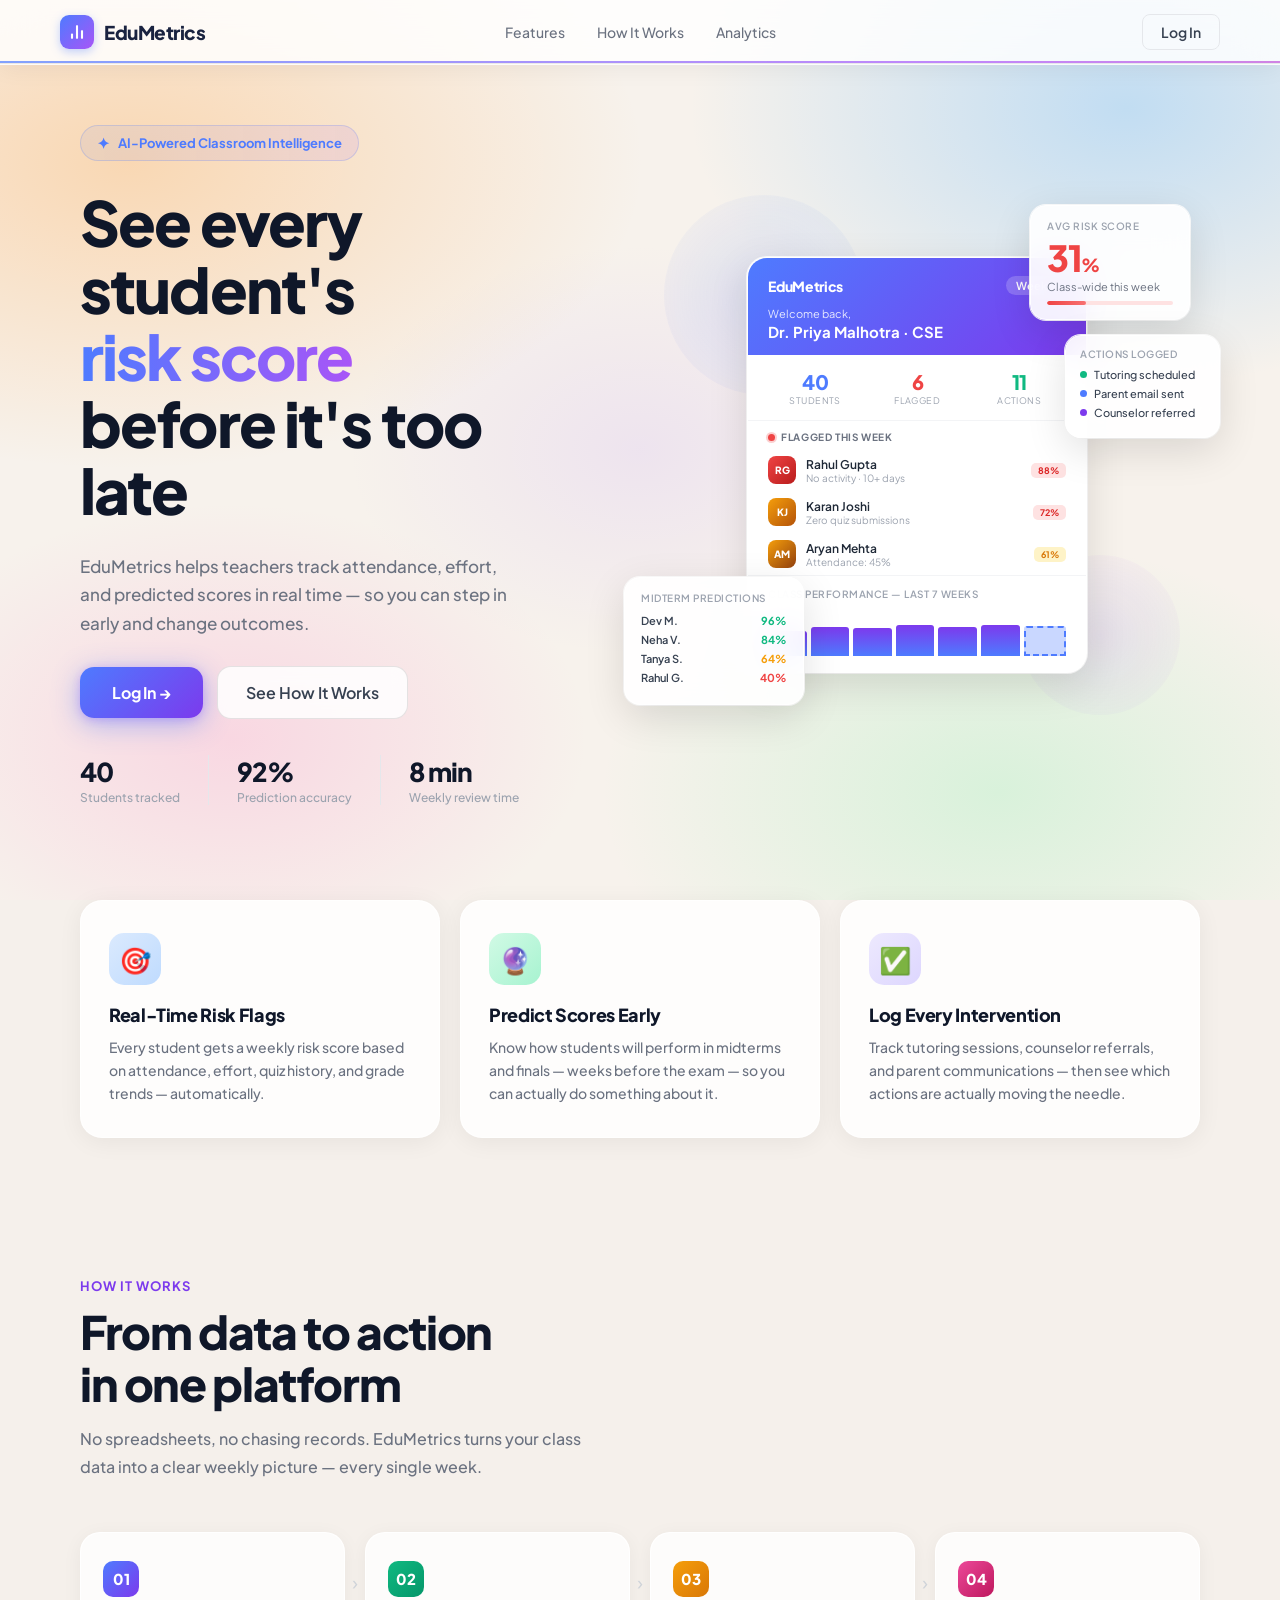
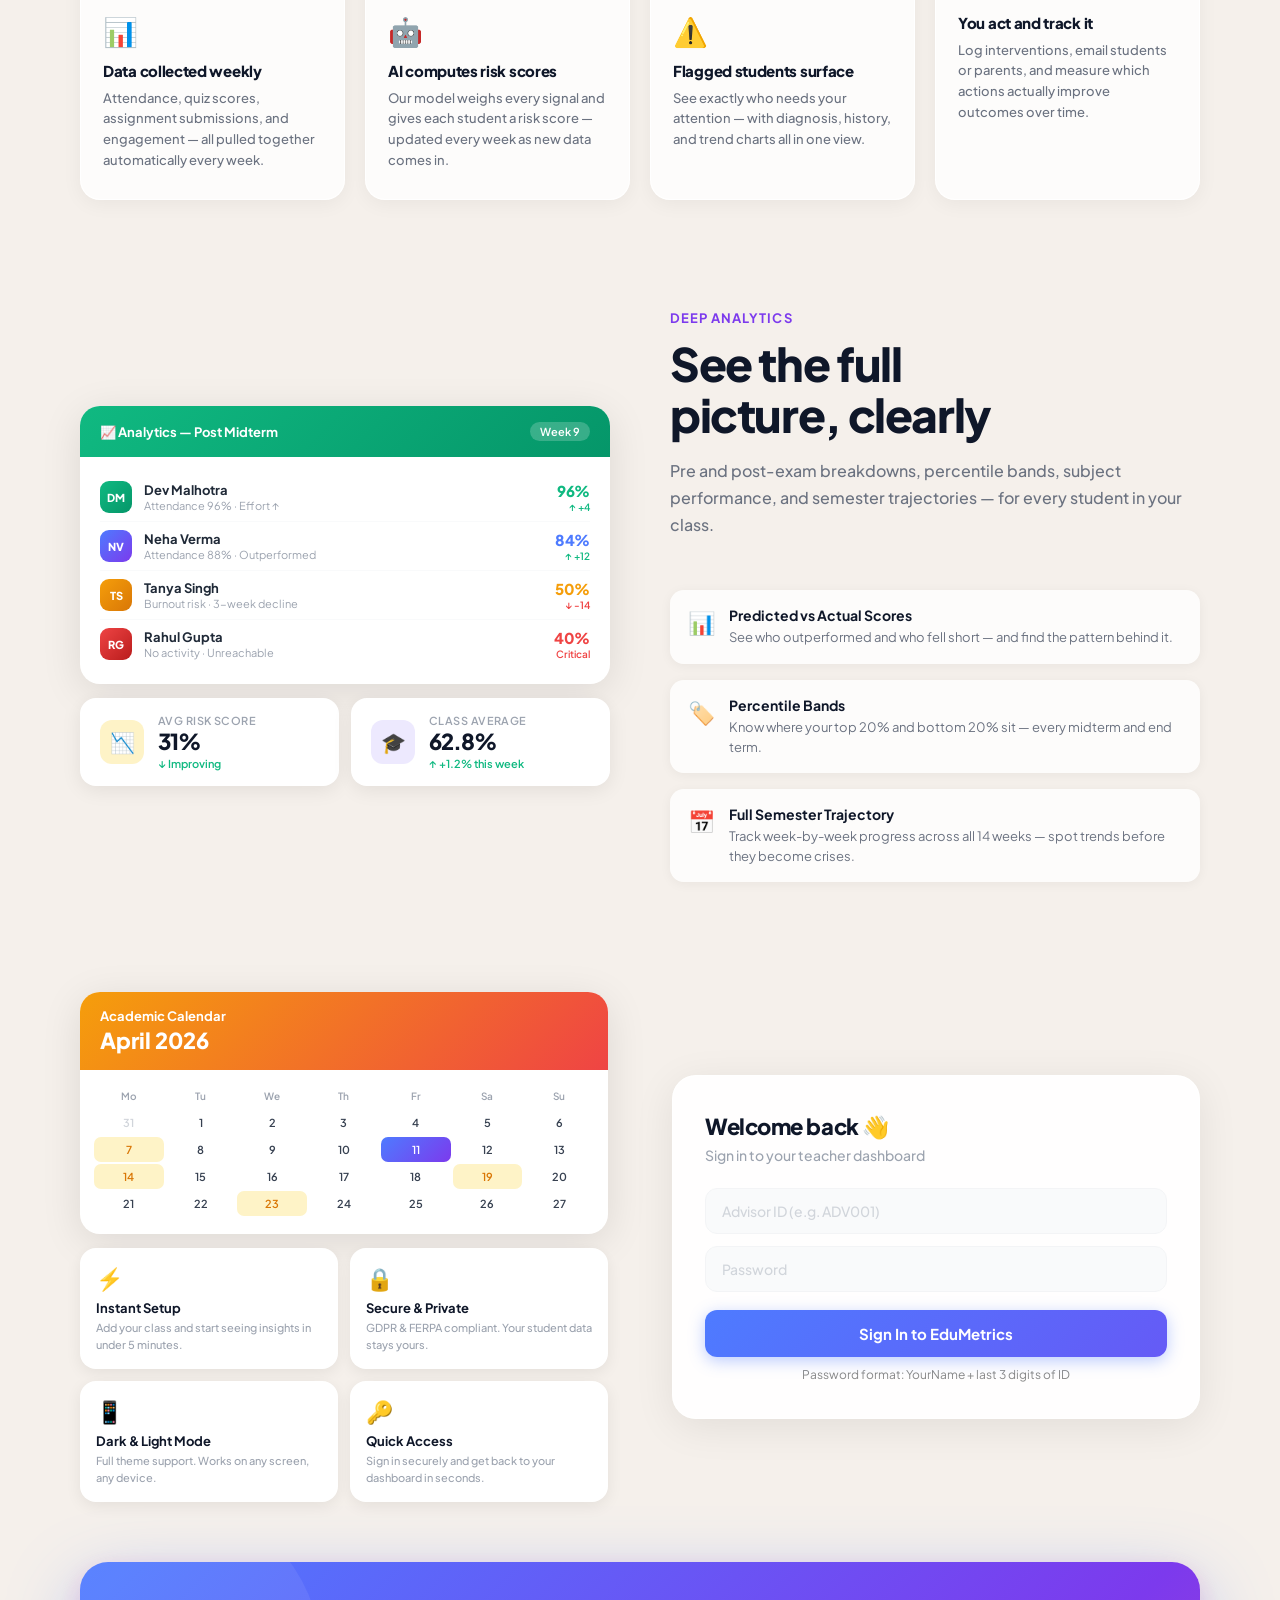
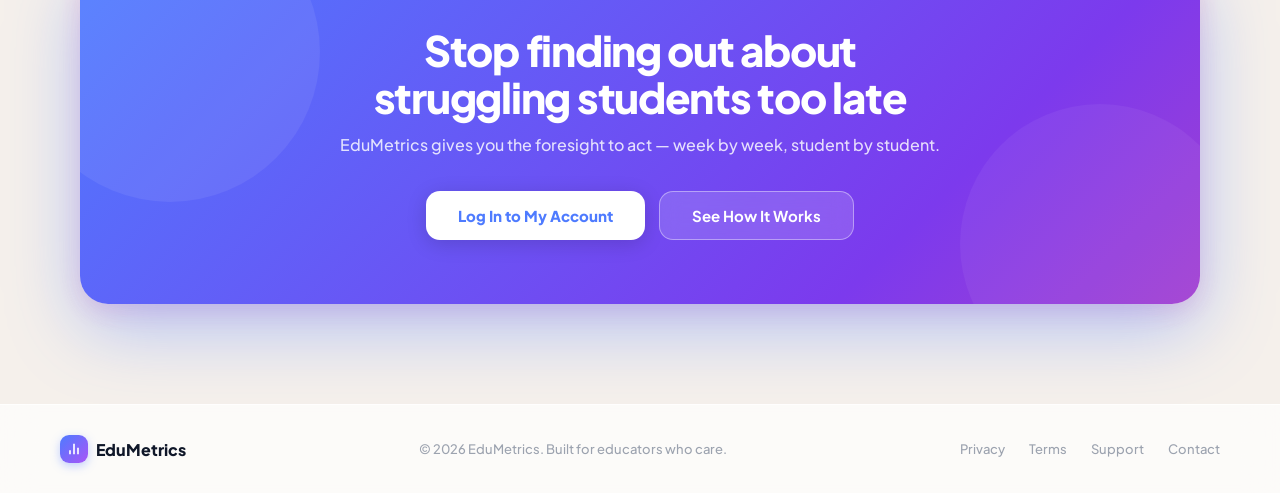
==== commit fa8f698c: "now the sembadge part is fully resolved" ====
--- a/frontend/index.html
+++ b/frontend/index.html
@@ -1853,6 +1853,7 @@
     localStorage.setItem('em_advisor_name', data.advisor_name);
     localStorage.setItem('em_semester',     data.semester);   // ← add this
     localStorage.setItem('em_sem_week',     data.sem_week);   // ← add this
+    localStorage.setItem('em_actual_semester', data.actual_semester)
     btn.textContent = '✓ Success! Redirecting…';
     setTimeout(() => { window.location.href = 'dashboard.html'; }, 600);
   } catch (err) {
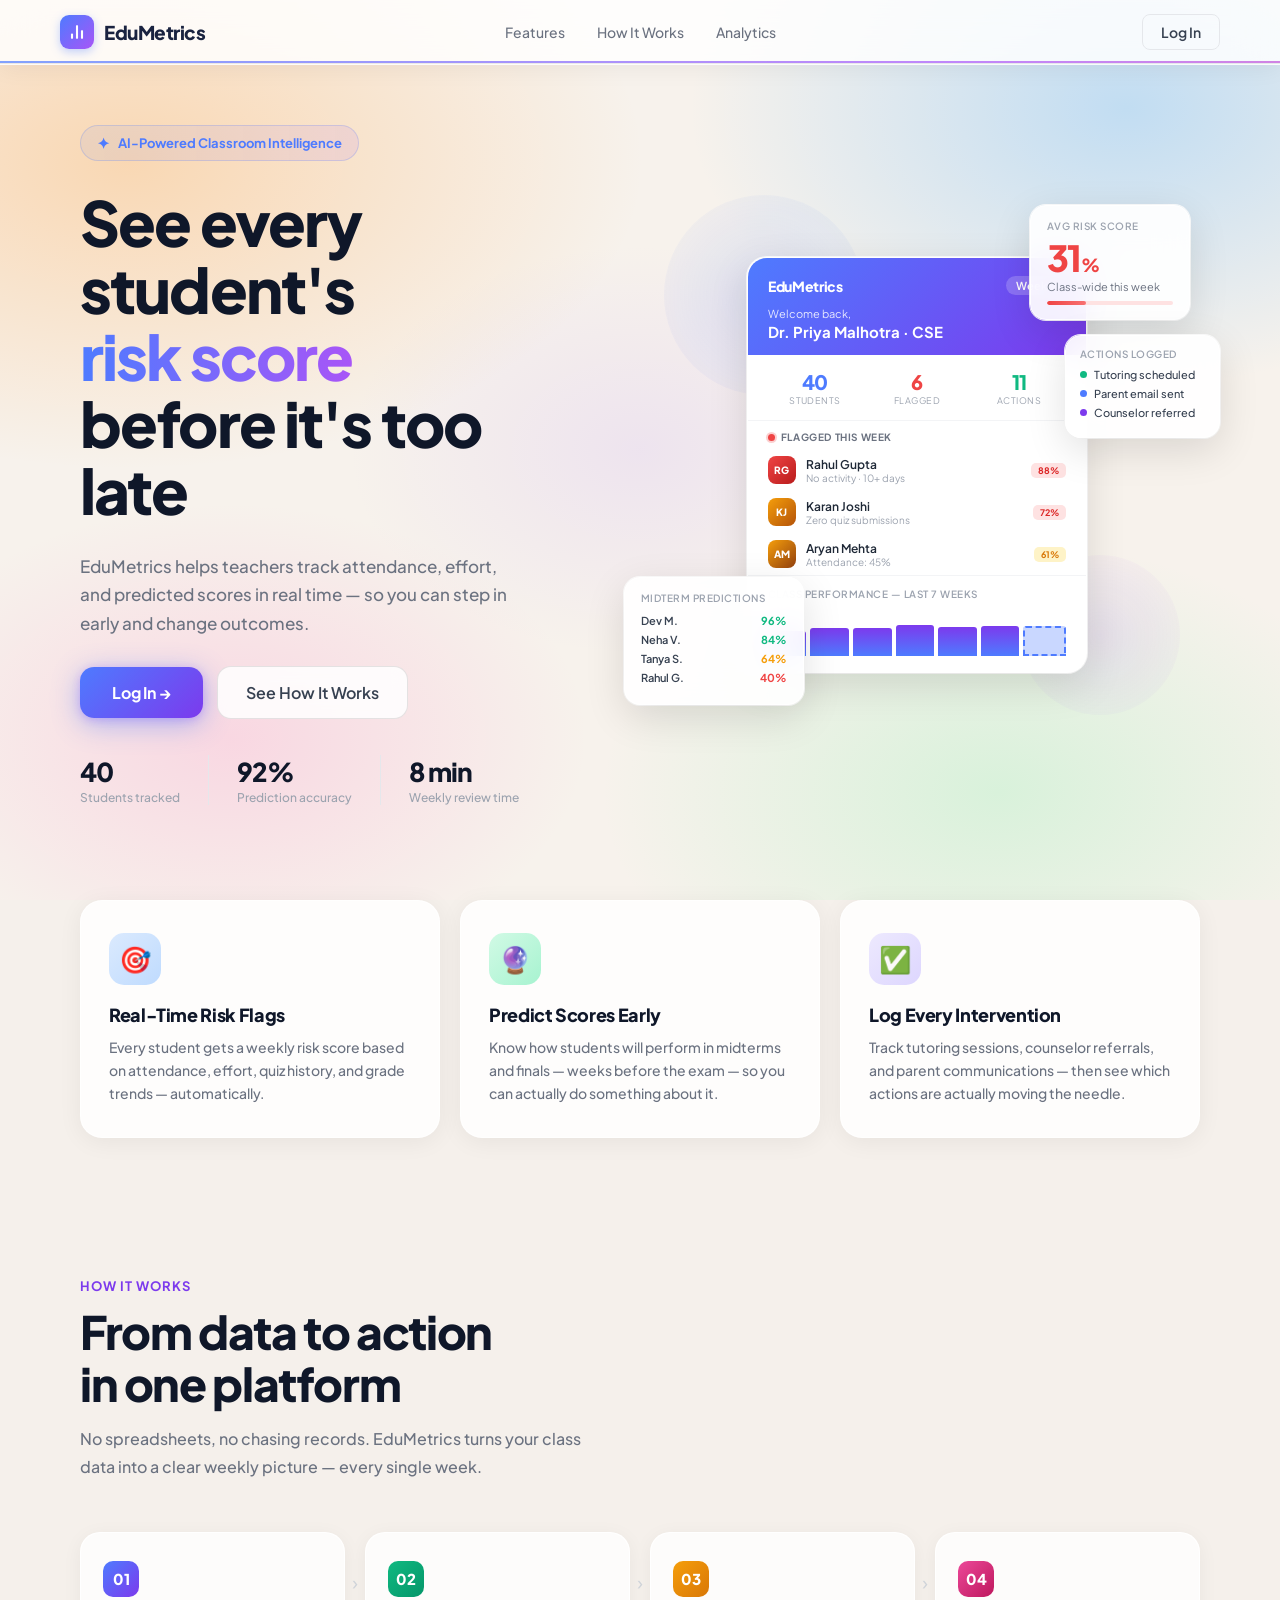
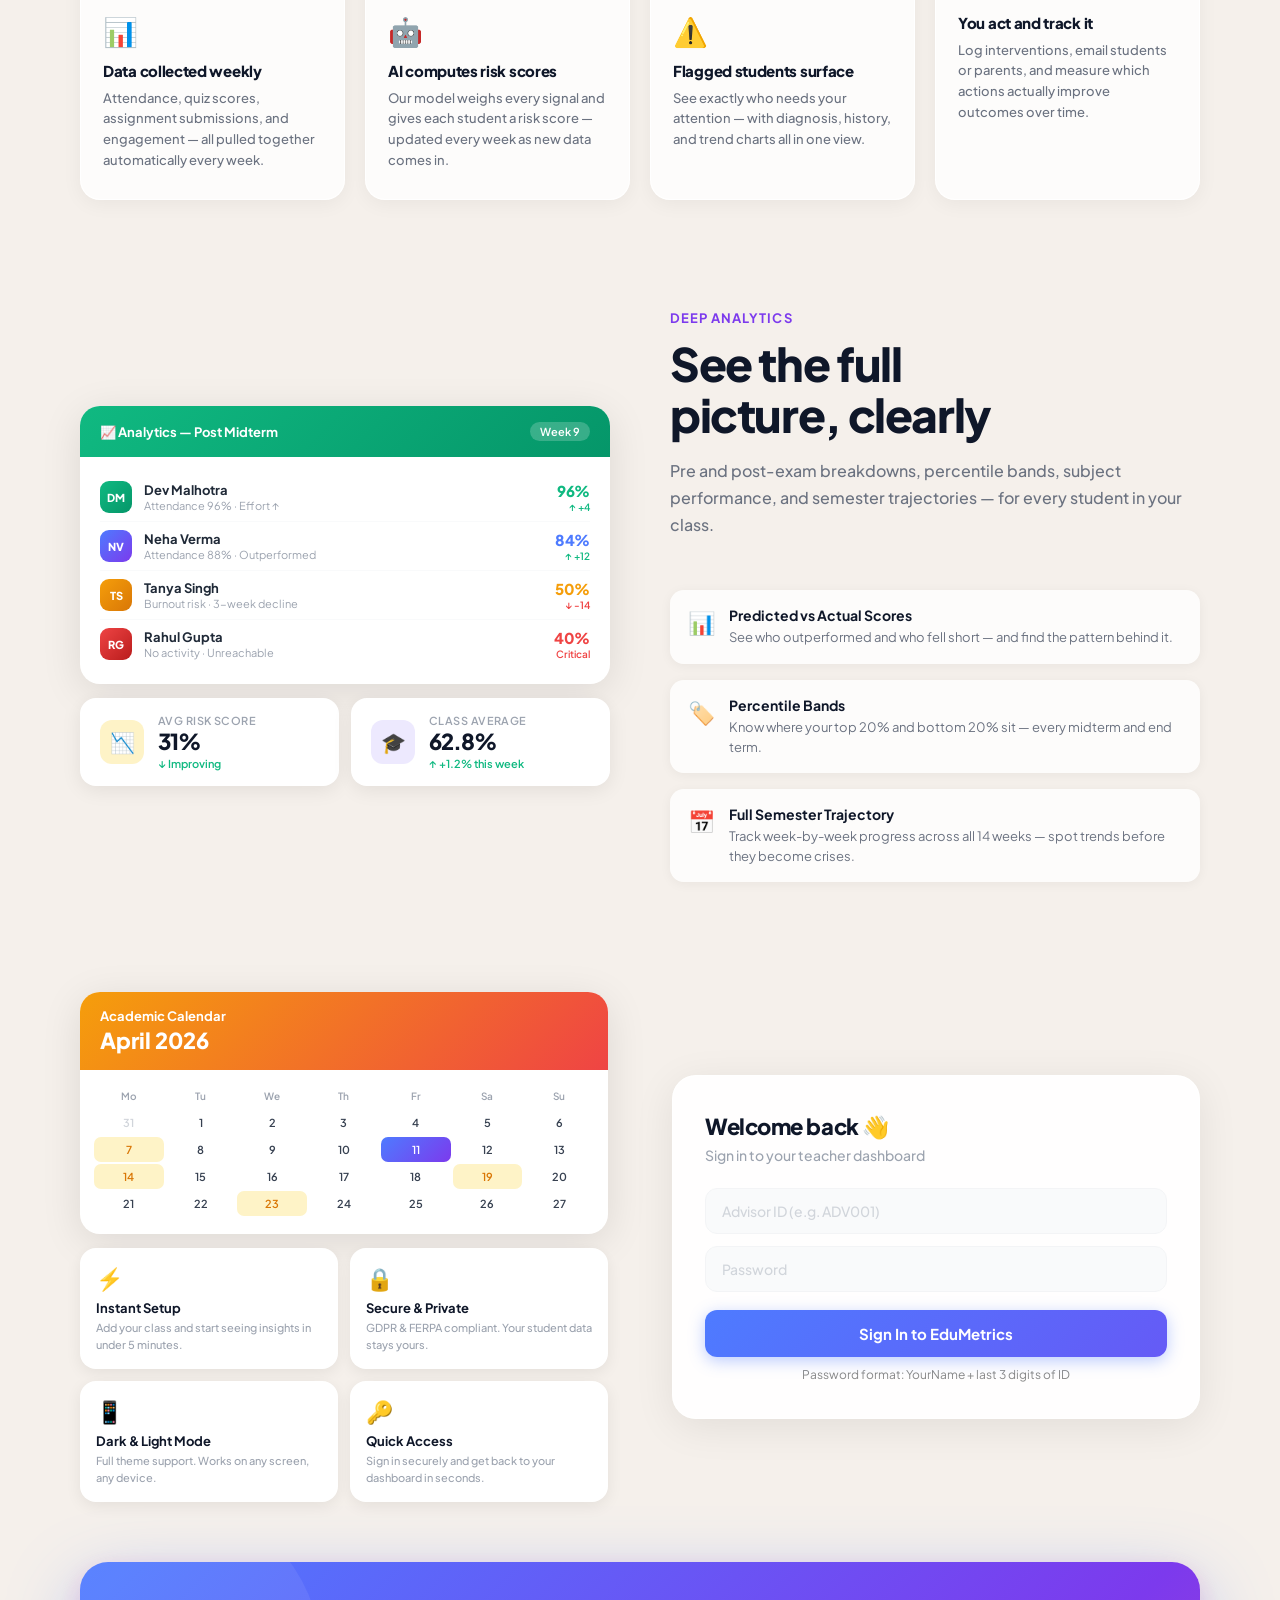
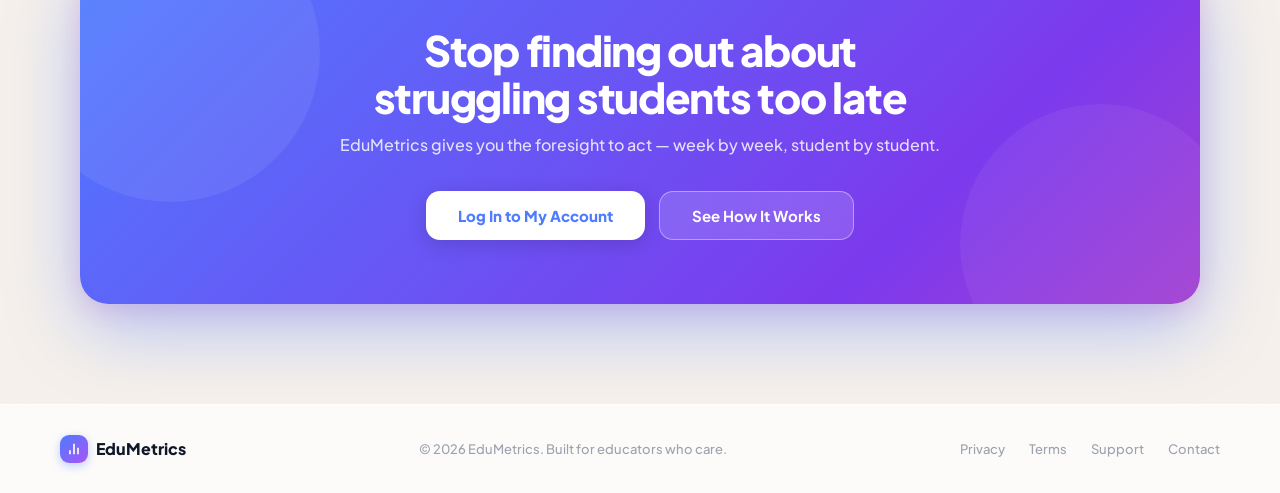
==== commit a289018e: "fixed file structure" ====
--- a/frontend/index.html
+++ b/frontend/index.html
@@ -1820,7 +1820,7 @@
 document.head.appendChild(st);
 
 /* ── REAL LOGIN ── */
-const API_BASE = 'http://localhost:8000';
+const API_BASE = 'https://edumetrics-wswe.onrender.com'
 
 async function handleLogin() {
   const btn      = document.getElementById('loginBtn');
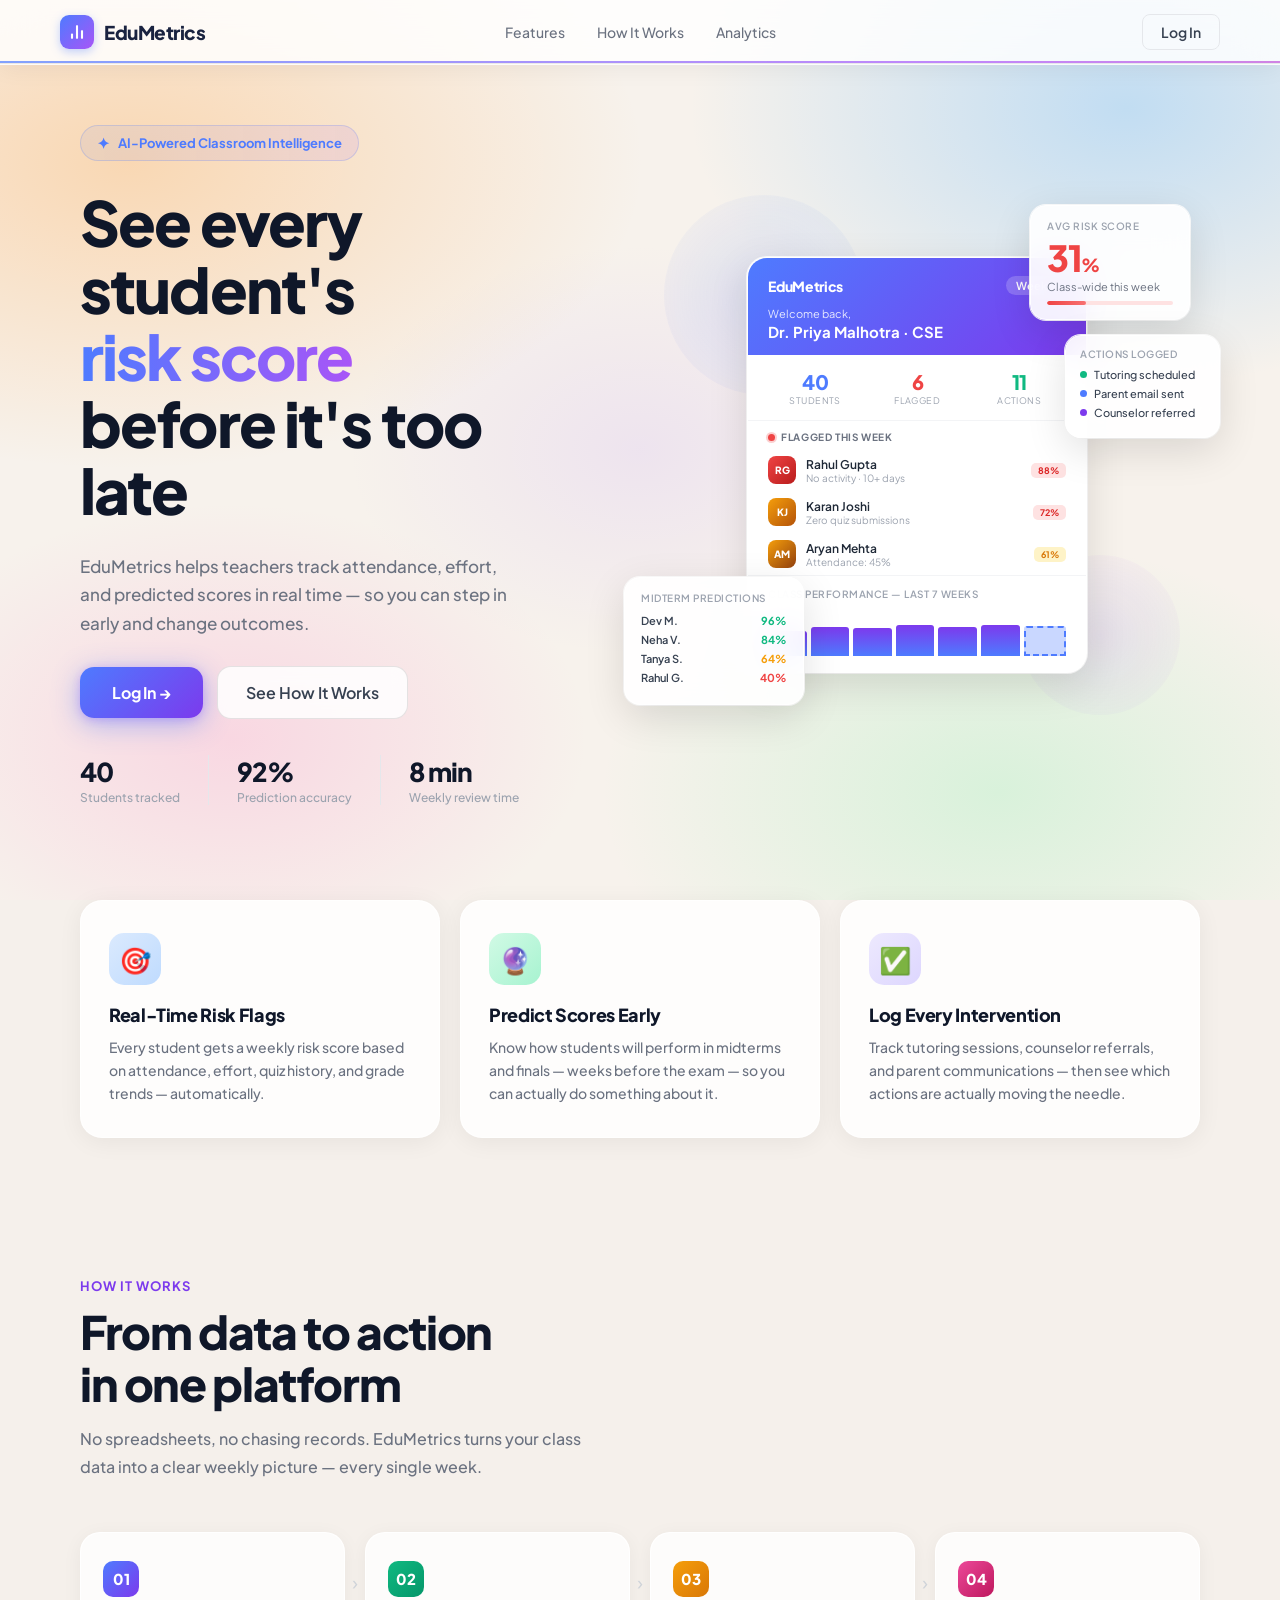
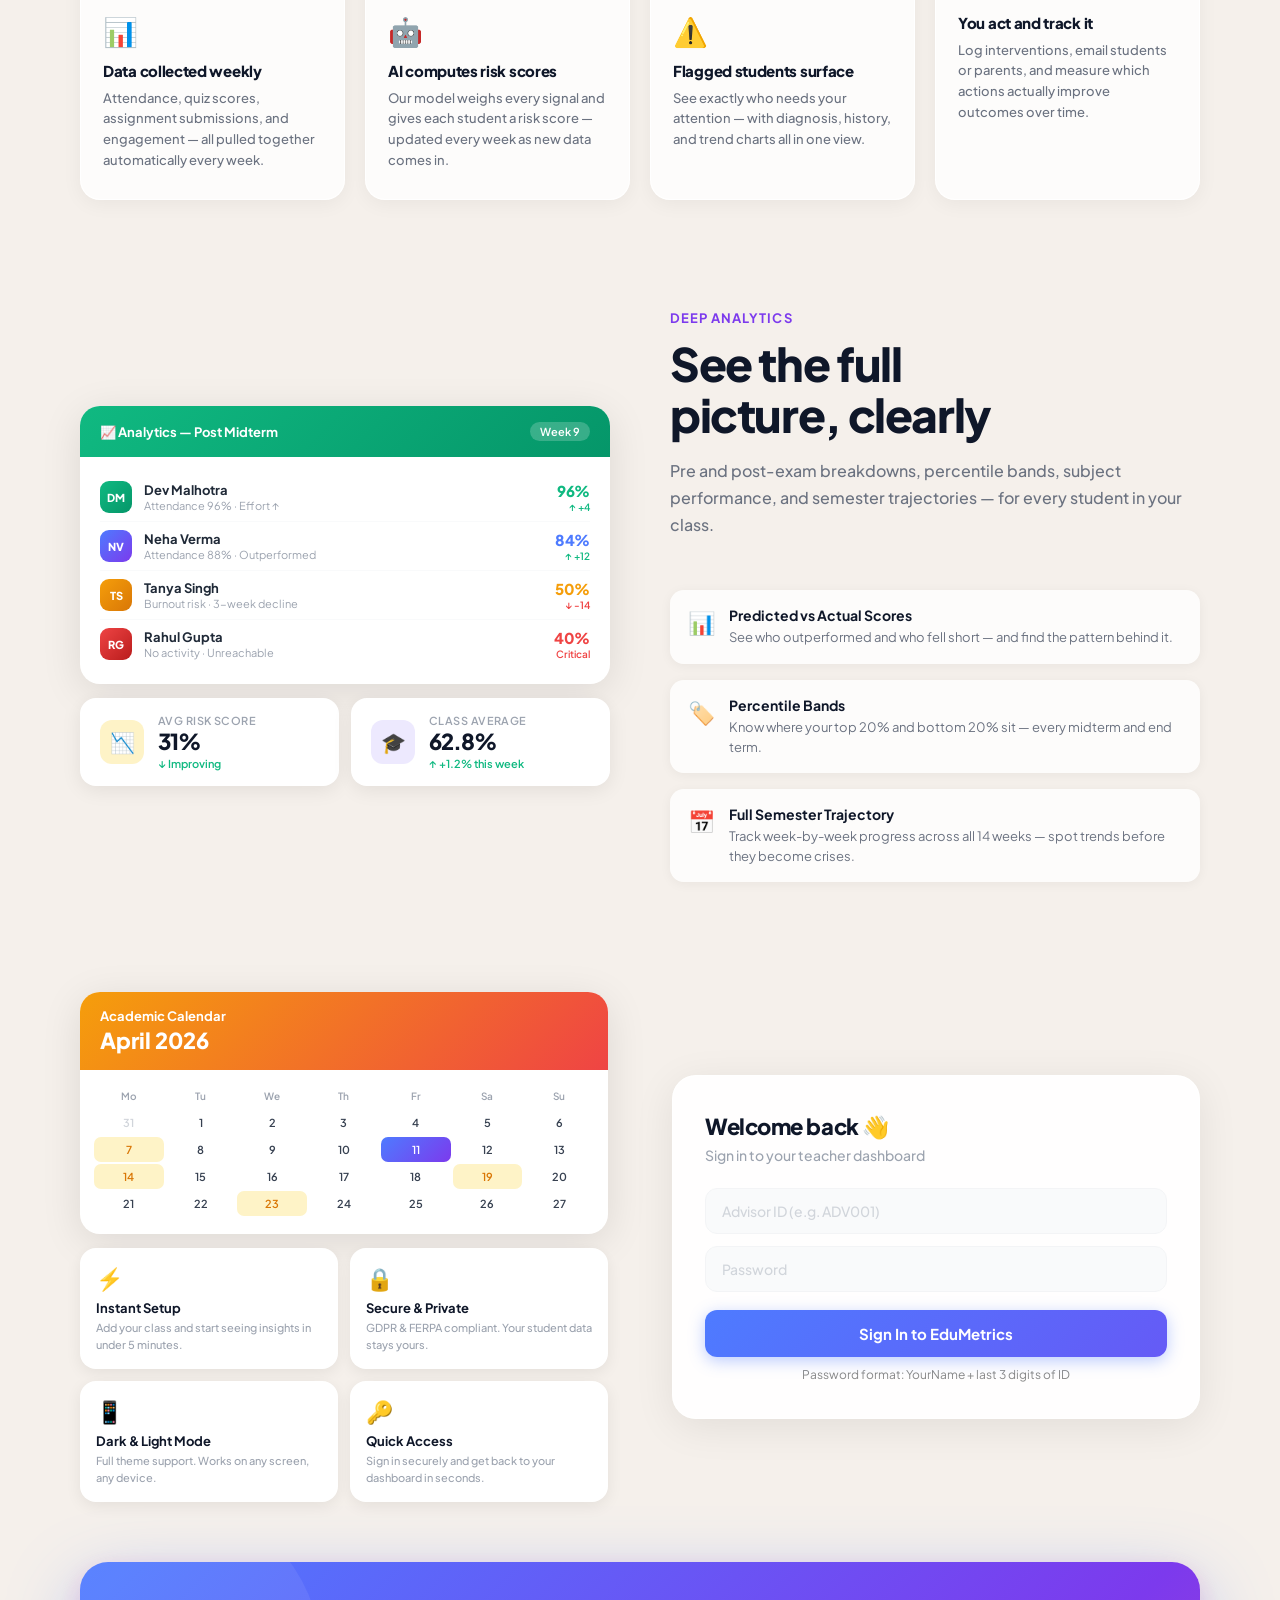
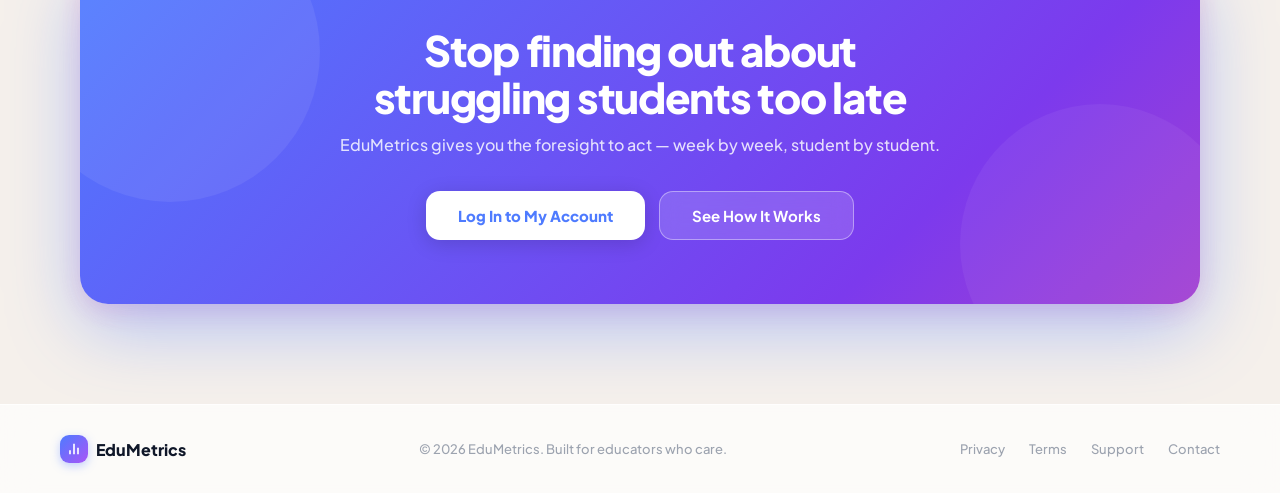
==== commit e2c528f2: "vercel setup" ====
--- a/frontend/index.html
+++ b/frontend/index.html
@@ -1820,7 +1820,7 @@
 document.head.appendChild(st);
 
 /* ── REAL LOGIN ── */
-const API_BASE = 'https://edumetrics-wswe.onrender.com'
+const API_BASE = 'https://edumetrics-8wji.onrender.com'
 
 async function handleLogin() {
   const btn      = document.getElementById('loginBtn');
